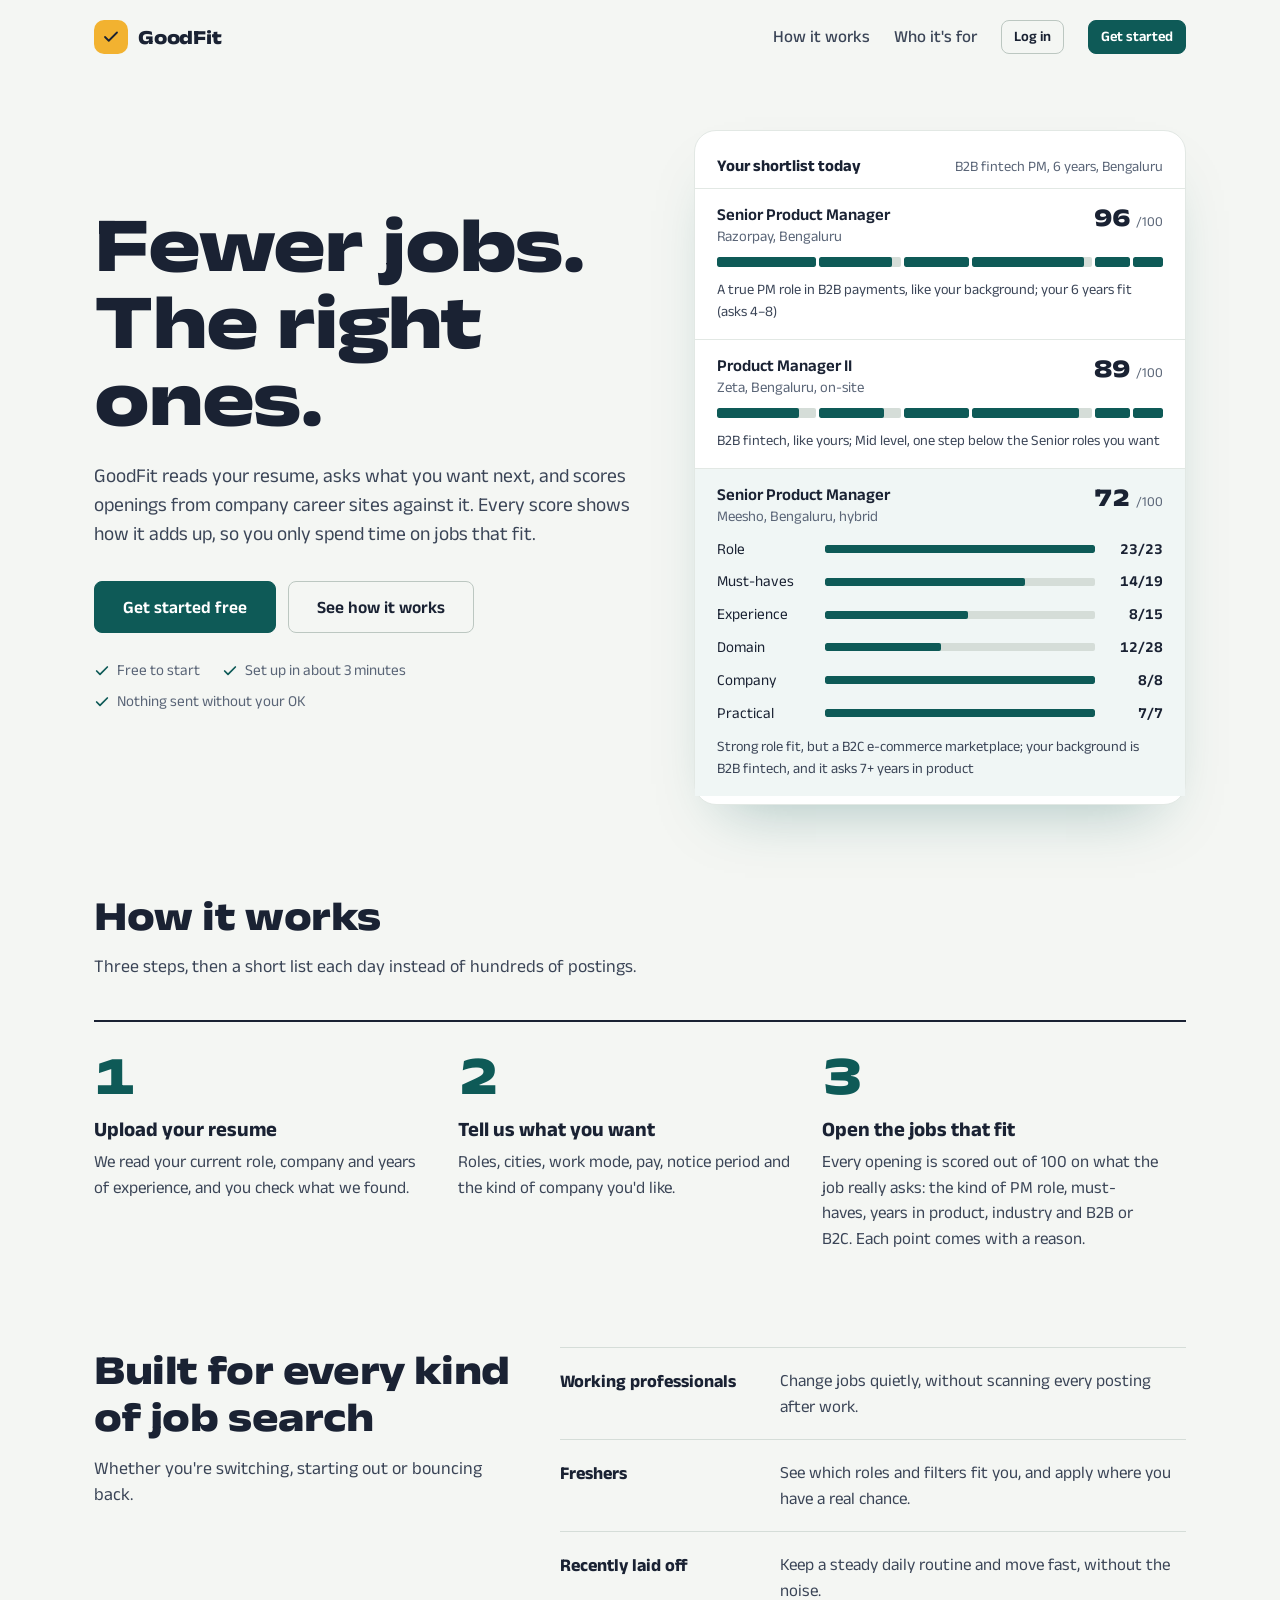
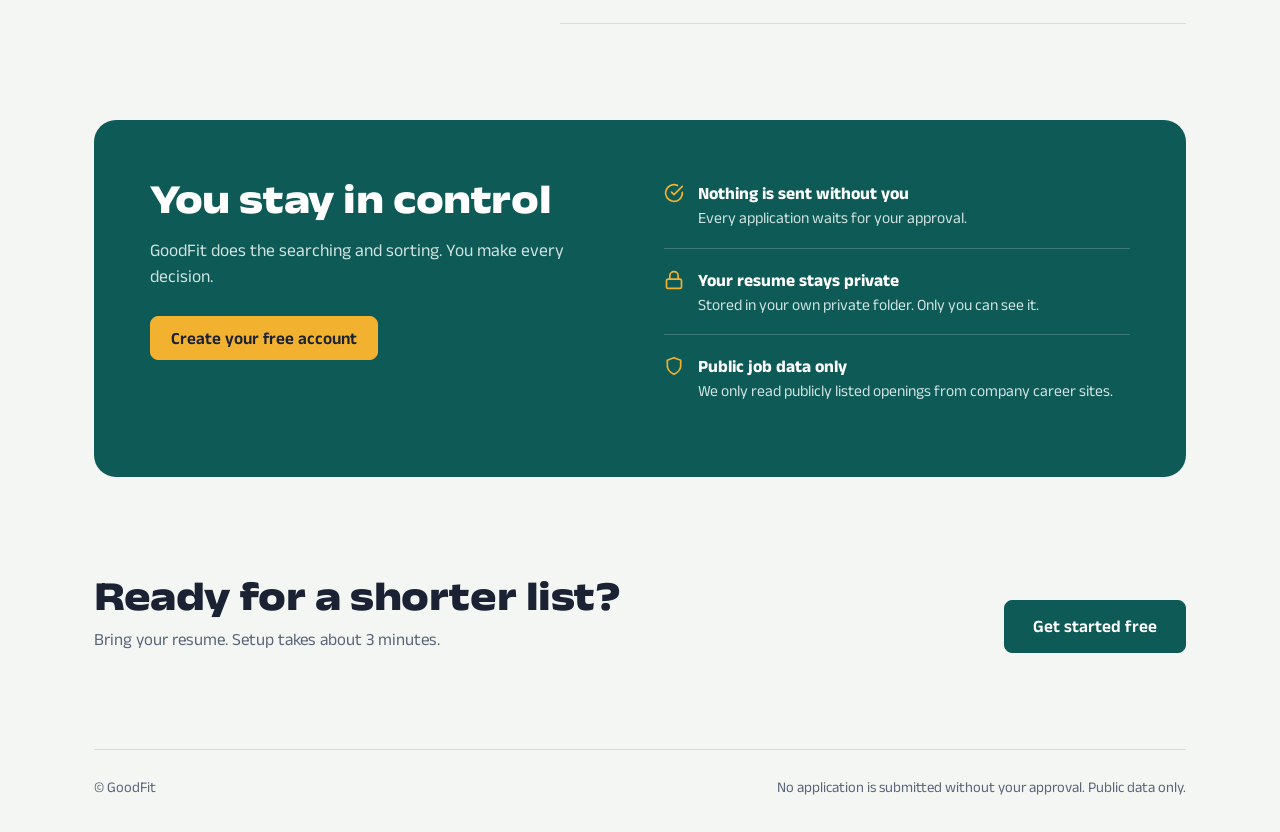
==== index.html @ d5cf276b "GoodFit: onboarding, live job feeds, match score V1 Co-Authored-By: Claude Opus 5.5 <noreply@anthrop" ====
<!doctype html>
<html lang="en">
<head>
<meta charset="utf-8">
<meta name="viewport" content="width=device-width,initial-scale=1">
<title>GoodFit – fewer jobs, the right ones</title>
<meta name="description" content="GoodFit reads your resume, learns what you want next and scores real openings against it, with the reasons. You approve everything.">
<link rel="preconnect" href="https://fonts.googleapis.com">
<link rel="preconnect" href="https://fonts.gstatic.com" crossorigin>
<link href="https://fonts.googleapis.com/css2?family=Anek+Latin:wdth,wght@75..125,300..800&display=swap" rel="stylesheet">
<link rel="stylesheet" href="style.css">
</head>
<body>
<div class="wrap">
  <nav class="top">
    <a class="logo" href="index.html"><span class="logo-mark"><svg class="i" viewBox="0 0 24 24" aria-hidden="true"><path d="M20 6 9 17l-5-5"/></svg></span>GoodFit</a>
    <div class="nav-links">
      <a class="link" href="#how">How it works</a>
      <a class="link" href="#who">Who it's for</a>
      <a class="btn ghost sm" href="auth.html">Log in</a>
      <a class="btn sm" href="auth.html?mode=signup">Get started</a>
    </div>
  </nav>

  <main>
    <section class="hero">
      <div>
        <h1><span>Fewer jobs.</span><span>The right ones.</span></h1>
        <p class="lead">GoodFit reads your resume, asks what you want next, and scores openings from company career sites against it. Every score shows how it adds up, so you only spend time on jobs that fit.</p>
        <div class="cta-row">
          <a class="btn lg" href="auth.html?mode=signup">Get started free</a>
          <a class="btn ghost lg" href="#how">See how it works</a>
        </div>
        <ul class="trust">
          <li><svg class="i" viewBox="0 0 24 24" aria-hidden="true"><path d="M20 6 9 17l-5-5"/></svg>Free to start</li>
          <li><svg class="i" viewBox="0 0 24 24" aria-hidden="true"><path d="M20 6 9 17l-5-5"/></svg>Set up in about 3 minutes</li>
          <li><svg class="i" viewBox="0 0 24 24" aria-hidden="true"><path d="M20 6 9 17l-5-5"/></svg>Nothing sent without your OK</li>
        </ul>
      </div>

      <figure class="shortlist" aria-label="Example shortlist for a B2B fintech product manager with 6 years in product, in Bengaluru" style="margin:0">
        <header><b>Your shortlist today</b><span class="small">B2B fintech PM, 6 years, Bengaluru</span></header>
        <div class="sl-row">
          <div class="t"><div><h3>Senior Product Manager</h3><div class="co-line">Razorpay, Bengaluru</div></div><div class="scoreline"><b>96</b><span>/100</span></div></div>
          <div class="fit " role="img" aria-label="Match 96 out of 100: role 23 of 23, must-haves 17 of 19, experience 15 of 15, domain 26 of 28, company 8 of 8, practical 7 of 7"><span class="seg" style="flex:23"><i style="width:100%"></i></span><span class="seg" style="flex:19"><i style="width:89%"></i></span><span class="seg" style="flex:15"><i style="width:100%"></i></span><span class="seg" style="flex:28"><i style="width:93%"></i></span><span class="seg" style="flex:8"><i style="width:100%"></i></span><span class="seg" style="flex:7"><i style="width:100%"></i></span></div>
          <p class="why">A true PM role in B2B payments, like your background; your 6 years fit (asks 4–8)</p>
        </div>
        <div class="sl-row">
          <div class="t"><div><h3>Product Manager II</h3><div class="co-line">Zeta, Bengaluru, on-site</div></div><div class="scoreline"><b>89</b><span>/100</span></div></div>
          <div class="fit " role="img" aria-label="Match 89 out of 100: role 19 of 23, must-haves 15 of 19, experience 15 of 15, domain 25 of 28, company 8 of 8, practical 7 of 7"><span class="seg" style="flex:23"><i style="width:83%"></i></span><span class="seg" style="flex:19"><i style="width:79%"></i></span><span class="seg" style="flex:15"><i style="width:100%"></i></span><span class="seg" style="flex:28"><i style="width:89%"></i></span><span class="seg" style="flex:8"><i style="width:100%"></i></span><span class="seg" style="flex:7"><i style="width:100%"></i></span></div>
          <p class="why">B2B fintech, like yours; Mid level, one step below the Senior roles you want</p>
        </div>
        <div class="sl-row open">
          <div class="t"><div><h3>Senior Product Manager</h3><div class="co-line">Meesho, Bengaluru, hybrid</div></div><div class="scoreline"><b>72</b><span>/100</span></div></div>
          <ul class="fit-list" aria-label="How the score adds up"><li><span>Role</span><div class="fit" aria-hidden="true"><span class="seg" style="flex:1"><i style="width:100%"></i></span></div><b class="">23/23</b></li><li><span>Must-haves</span><div class="fit" aria-hidden="true"><span class="seg" style="flex:1"><i style="width:74%"></i></span></div><b class="">14/19</b></li><li><span>Experience</span><div class="fit" aria-hidden="true"><span class="seg" style="flex:1"><i style="width:53%"></i></span></div><b class="">8/15</b></li><li><span>Domain</span><div class="fit" aria-hidden="true"><span class="seg" style="flex:1"><i style="width:43%"></i></span></div><b class="">12/28</b></li><li><span>Company</span><div class="fit" aria-hidden="true"><span class="seg" style="flex:1"><i style="width:100%"></i></span></div><b class="">8/8</b></li><li><span>Practical</span><div class="fit" aria-hidden="true"><span class="seg" style="flex:1"><i style="width:100%"></i></span></div><b class="">7/7</b></li></ul>
          <p class="why">Strong role fit, but a B2C e-commerce marketplace; your background is B2B fintech, and it asks 7+ years in product</p>
        </div>
      </figure>
    </section>

    <section class="how" id="how">
      <h2 class="sec-title">How it works</h2>
      <p class="sec-lead">Three steps, then a short list each day instead of hundreds of postings.</p>
      <ol class="steps">
        <li><h3>Upload your resume</h3><p>We read your current role, company and years of experience, and you check what we found.</p></li>
        <li><h3>Tell us what you want</h3><p>Roles, cities, work mode, pay, notice period and the kind of company you'd like.</p></li>
        <li><h3>Open the jobs that fit</h3><p>Every opening is scored out of 100 on what the job really asks: the kind of PM role, must-haves, years in product, industry and B2B or B2C. Each point comes with a reason.</p></li>
      </ol>
    </section>

    <section class="who" id="who">
      <div>
        <h2 class="sec-title">Built for every kind of job search</h2>
        <p class="sec-lead" style="margin:0">Whether you're switching, starting out or bouncing back.</p>
      </div>
      <dl>
        <div><dt>Working professionals</dt><dd>Change jobs quietly, without scanning every posting after work.</dd></div>
        <div><dt>Freshers</dt><dd>See which roles and filters fit you, and apply where you have a real chance.</dd></div>
        <div><dt>Recently laid off</dt><dd>Keep a steady daily routine and move fast, without the noise.</dd></div>
      </dl>
    </section>

    <section class="control">
      <div>
        <h2 class="sec-title">You stay in control</h2>
        <p>GoodFit does the searching and sorting. You make every decision.</p>
        <a class="btn" href="auth.html?mode=signup">Create your free account</a>
      </div>
      <ul>
        <li><svg class="i" viewBox="0 0 24 24" aria-hidden="true"><path d="M22 11.08V12a10 10 0 1 1-5.93-9.14"/><path d="M22 4 12 14.01l-3-3"/></svg><div><b>Nothing is sent without you</b><small>Every application waits for your approval.</small></div></li>
        <li><svg class="i" viewBox="0 0 24 24" aria-hidden="true"><rect x="3" y="11" width="18" height="11" rx="2"/><path d="M7 11V7a5 5 0 0 1 10 0v4"/></svg><div><b>Your resume stays private</b><small>Stored in your own private folder. Only you can see it.</small></div></li>
        <li><svg class="i" viewBox="0 0 24 24" aria-hidden="true"><path d="M12 22s8-4 8-10V5l-8-3-8 3v7c0 6 8 10 8 10z"/></svg><div><b>Public job data only</b><small>We only read publicly listed openings from company career sites.</small></div></li>
      </ul>
    </section>

    <section class="final-cta">
      <div>
        <h2 class="sec-title">Ready for a shorter list?</h2>
        <p class="muted">Bring your resume. Setup takes about 3 minutes.</p>
      </div>
      <a class="btn lg" href="auth.html?mode=signup">Get started free</a>
    </section>
  </main>

  <footer class="site">
    <span>© GoodFit</span>
    <span>No application is submitted without your approval. Public data only.</span>
  </footer>
</div>
</body>
</html>
---- style.css ----
/* GoodFit – peacock & marigold. One family: Anek Latin (variable width + weight). */
:root{
  --paper:#F4F6F3;--white:#FFFFFF;--ink:#1A2233;--ink-2:#3B4557;--muted:#5A6577;--faint:#6F7A86;
  --peacock:#0E5A57;--peacock-d:#0A4442;--peacock-soft:#E1EEEC;--peacock-tint:#F0F6F5;
  --marigold:#F2B230;--marigold-soft:#FCEFCF;
  --mist:#D5DDD8;--mist-2:#BCC7C1;--rule:#E2E8E4;
  --brick:#B3361F;--brick-soft:#F8E6E1;--ok:#0E5A57;--ok-soft:#E1EEEC;--warn:#7A5300;--warn-soft:#FCEFCF;
  --r-sm:8px;--r-md:14px;--r-lg:22px;
  --wide:118%;--display:"Anek Latin",system-ui,-apple-system,"Segoe UI",Roboto,sans-serif;
  --focus:0 0 0 2px var(--white),0 0 0 4px var(--ink),0 0 0 7px var(--marigold);
}
*{box-sizing:border-box}
html{scroll-behavior:smooth;-webkit-text-size-adjust:100%}
@media (prefers-reduced-motion:reduce){html{scroll-behavior:auto}*,*::before,*::after{animation-duration:.01ms!important;animation-iteration-count:1!important;transition-duration:.01ms!important}}
body{margin:0;font-family:var(--display);font-size:17px;background:var(--paper);color:var(--ink);line-height:1.5;-webkit-font-smoothing:antialiased;overflow-x:hidden}
a{color:var(--peacock);text-underline-offset:3px}
h1,h2,h3,h4{line-height:1.12;margin:0;font-weight:700}
h1,h2{font-stretch:var(--wide);letter-spacing:-.01em}
p{margin:0}
.wrap{max-width:1140px;margin:0 auto;padding:0 24px}
.hide{display:none!important}
.small{color:var(--muted);font-size:.9rem}
.muted{color:var(--muted)}
.sr-only{position:absolute;width:1px;height:1px;overflow:hidden;clip:rect(0 0 0 0);white-space:nowrap}
.num{font-variant-numeric:tabular-nums}
svg.i{width:20px;height:20px;flex:none;stroke:currentColor;fill:none;stroke-width:2;stroke-linecap:round;stroke-linejoin:round}
:focus-visible{outline:none;box-shadow:var(--focus);border-radius:var(--r-sm)}
::selection{background:var(--marigold-soft)}

/* ---------- Nav ---------- */
nav.top{display:flex;justify-content:space-between;align-items:center;padding:20px 0;gap:16px}
.logo{display:inline-flex;align-items:center;gap:10px;font-weight:800;font-size:1.25rem;font-stretch:var(--wide);text-decoration:none;color:var(--ink);letter-spacing:-.01em}
.logo-mark{width:34px;height:34px;border-radius:10px;background:var(--marigold);display:grid;place-items:center;color:var(--ink)}
.logo-mark svg{width:18px;height:18px;stroke-width:2.4}
.nav-links{display:flex;align-items:center;gap:24px}
.nav-links a.link{color:var(--ink-2);text-decoration:none;font-weight:500}
.nav-links a.link:hover{color:var(--peacock);text-decoration:underline}
.user-chip{display:flex;align-items:center;gap:10px;margin-left:auto;font-size:.92rem;color:var(--muted)}
.avatar{width:34px;height:34px;border-radius:50%;background:var(--peacock);color:var(--white);display:grid;place-items:center;font-weight:700}

/* ---------- Buttons ---------- */
.btn{display:inline-flex;align-items:center;justify-content:center;gap:8px;background:var(--peacock);color:var(--white);border:1.5px solid var(--peacock);border-radius:var(--r-sm);padding:11px 20px;font:inherit;font-weight:600;line-height:1.2;cursor:pointer;text-decoration:none;transition:background .15s,border-color .15s,color .15s}
.btn:hover{background:var(--peacock-d);border-color:var(--peacock-d)}
.btn:active{transform:translateY(1px)}
.btn.ghost{background:transparent;color:var(--ink);border-color:var(--mist-2)}
.btn.ghost:hover{border-color:var(--ink);background:var(--white)}
.btn.text{background:none;border-color:transparent;color:var(--peacock);padding:8px 10px}
.btn.text:hover{background:var(--peacock-tint);text-decoration:underline}
.btn.lg{padding:15px 28px;font-size:1.08rem}
.btn.sm{padding:7px 12px;font-size:.9rem}
.btn:disabled{opacity:.55;cursor:not-allowed}
.btn.block{width:100%}
.btn.marigold{background:var(--marigold);border-color:var(--marigold);color:var(--ink)}
.btn.marigold:hover{background:#E5A31C;border-color:#E5A31C}

/* ---------- Surfaces & forms ---------- */
.card{background:var(--white);border:1px solid var(--rule);border-radius:var(--r-md);padding:24px}
.card h3{margin:0 0 6px}
.card p{color:var(--muted)}
label,.label{display:block;font-weight:600;margin:0 0 7px;font-size:.98rem}
.hint{font-weight:400;color:var(--faint);font-size:.88rem}
input[type=email],input[type=password],input[type=text],input[type=number],select,textarea{width:100%;padding:11px 13px;border:1.5px solid var(--mist);border-radius:var(--r-sm);font:inherit;font-size:1rem;background:var(--white);color:var(--ink);transition:border-color .15s,box-shadow .15s}
input::placeholder,textarea::placeholder{color:#8A949E}
input:hover,select:hover,textarea:hover{border-color:var(--mist-2)}
input:focus,select:focus,textarea:focus{outline:none;border-color:var(--ink);box-shadow:0 0 0 3px var(--marigold)}
select{appearance:none;background-image:url("data:image/svg+xml,%3Csvg xmlns='http://www.w3.org/2000/svg' width='12' height='8' viewBox='0 0 12 8'%3E%3Cpath d='M1 1l5 5 5-5' fill='none' stroke='%231A2233' stroke-width='2'/%3E%3C/svg%3E");background-repeat:no-repeat;background-position:right 13px center;padding-right:36px}
.field{margin-bottom:20px}
.field.invalid input,.field.invalid .chips-input,.field.invalid .opts{border-color:var(--brick)}
.field.invalid .opts{outline:1.5px solid var(--brick);outline-offset:6px;border-radius:var(--r-sm)}
.field .err-text{display:none;color:var(--brick);font-size:.9rem;margin-top:6px;font-weight:500}
.field.invalid .err-text{display:block}
.grid2{display:grid;grid-template-columns:1fr 1fr;gap:0 20px}
.input-affix{display:flex;align-items:stretch}
.input-affix select{width:auto;border-radius:var(--r-sm) 0 0 var(--r-sm);border-right:0;background-color:var(--paper)}
.input-affix input{border-radius:0;flex:1;min-width:0}
.input-affix .suffix{display:flex;align-items:center;padding:0 12px;border:1.5px solid var(--mist);border-left:0;border-radius:0 var(--r-sm) var(--r-sm) 0;background:var(--paper);color:var(--muted);font-size:.92rem;white-space:nowrap}
.pw{position:relative}
.pw input{padding-right:70px}
.pw button{position:absolute;right:6px;top:50%;transform:translateY(-50%);background:none;border:0;color:var(--peacock);font:inherit;font-weight:600;font-size:.9rem;cursor:pointer;padding:6px 9px;border-radius:6px}

.msg{margin-top:16px;padding:12px 14px;border-radius:var(--r-sm);display:none;font-size:.96rem;border-left:4px solid}
.msg.ok{display:block;background:var(--ok-soft);color:var(--peacock-d);border-color:var(--peacock)}
.msg.err{display:block;background:var(--brick-soft);color:var(--brick);border-color:var(--brick)}
.msg.info{display:block;background:var(--marigold-soft);color:var(--ink);border-color:var(--marigold)}

.badge{display:inline-flex;align-items:center;gap:4px;font-size:.78rem;font-weight:600;padding:2px 8px;border-radius:999px;vertical-align:1px;margin-left:8px}
.badge.found{background:var(--peacock-soft);color:var(--peacock-d)}
.badge.missing{background:var(--marigold-soft);color:var(--warn)}
.badge svg{width:12px;height:12px;stroke-width:3}

/* ---------- Chips ---------- */
.chips-input{display:flex;flex-wrap:wrap;gap:6px;align-items:center;padding:6px 8px;border:1.5px solid var(--mist);border-radius:var(--r-sm);background:var(--white);cursor:text;min-height:48px}
.chips-input:hover{border-color:var(--mist-2)}
.chips-input:focus-within{border-color:var(--ink);box-shadow:0 0 0 3px var(--marigold)}
.chips-input input{border:0!important;box-shadow:none!important;padding:6px 4px!important;flex:1;min-width:140px;width:auto}
.chip{display:inline-flex;align-items:center;gap:2px;background:var(--peacock);color:var(--white);border-radius:999px;padding:4px 4px 4px 12px;font-size:.92rem;font-weight:500;max-width:100%;overflow-wrap:anywhere}
.chip button{border:0;background:none;color:inherit;cursor:pointer;width:24px;height:24px;border-radius:50%;display:grid;place-items:center;font-size:1.05rem;line-height:1;padding:0;flex:none}
.chip button:hover{background:rgba(255,255,255,.2)}
.chip button:focus-visible{box-shadow:0 0 0 2px var(--marigold);border-radius:50%}
.suggest{display:flex;flex-wrap:wrap;gap:6px;margin-top:9px;align-items:center}
.suggest:empty{display:none}
.suggest .small{margin-right:2px}
.chip-btn{border:1.5px dashed var(--mist-2);background:transparent;color:var(--ink-2);border-radius:999px;padding:3px 11px;font:inherit;font-size:.88rem;cursor:pointer}
.chip-btn:hover{border-color:var(--peacock);border-style:solid;color:var(--peacock);background:var(--white)}
.chip-btn:focus-visible{border-radius:999px}

/* Option pills (checkbox / radio groups) */
.opts{display:flex;flex-wrap:wrap;gap:8px}
.opt{position:relative;margin:0;font-weight:inherit}
.opt input{position:absolute;opacity:0;pointer-events:none}
.opt span{display:inline-flex;align-items:center;gap:7px;padding:8px 15px;border:1.5px solid var(--mist);border-radius:999px;background:var(--white);cursor:pointer;font-weight:500;font-size:.95rem;transition:background .12s,border-color .12s;user-select:none}
.opt span:hover{border-color:var(--ink)}
.opt input:checked+span{background:var(--ink);border-color:var(--ink);color:var(--white)}
.opt input:checked+span::before{content:"";width:8px;height:8px;border-radius:50%;background:var(--marigold)}
.opt input:focus-visible+span{box-shadow:var(--focus)}

.switch{display:flex;align-items:center;gap:12px;cursor:pointer;font-weight:500}
.switch input{appearance:none;width:44px;height:26px;border-radius:999px;background:var(--mist-2);position:relative;cursor:pointer;transition:background .15s;flex:none;margin:0}
.switch input::after{content:"";position:absolute;top:3px;left:3px;width:20px;height:20px;border-radius:50%;background:var(--white);transition:left .15s}
.switch input:checked{background:var(--peacock)}
.switch input:checked::after{left:21px}
.switch input:focus-visible{box-shadow:var(--focus)}

/* ---------- Fit bar (the signature element) ---------- */
.fit{display:flex;gap:3px;width:100%;height:10px}
.fit .seg{position:relative;height:100%;background:var(--mist);border-radius:2px;overflow:hidden}
.fit .seg i{position:absolute;inset:0 auto 0 0;background:var(--peacock);border-radius:2px;transition:width .5s cubic-bezier(.2,.7,.2,1)}
.fit.top .seg i{background:var(--ink)}
.fit.lg{height:16px;gap:4px}
.fit.lg .seg{border-radius:3px}
.fit-legend{display:flex;gap:4px;margin-top:8px;font-size:.84rem;color:var(--muted)}
.fit-legend span{min-width:0;overflow:hidden;text-overflow:ellipsis;white-space:nowrap}
.fit-legend b{display:block;color:var(--ink);font-weight:600}
.fit-list{list-style:none;margin:0;padding:0;display:grid;gap:10px}
.fit-list li{display:grid;grid-template-columns:96px minmax(0,1fr) 56px;gap:12px;align-items:center;font-size:.95rem}
.fit-list .fit{height:8px}
.fit-list b{text-align:right;font-variant-numeric:tabular-nums;font-weight:600}
.fit-list .zero{color:var(--faint)}
.scoreline{display:flex;align-items:baseline;gap:6px}
.scoreline b{font-size:1.6rem;font-stretch:var(--wide);font-weight:800;font-variant-numeric:tabular-nums;line-height:1}
.scoreline span{color:var(--muted);font-size:.85rem}
.top-mark{display:inline-block;background:var(--marigold);color:var(--ink);font-size:.78rem;font-weight:700;padding:1px 8px;border-radius:999px}

/* ---------- Landing ---------- */
.hero{display:grid;grid-template-columns:minmax(0,1.05fr) minmax(0,.95fr);gap:56px;align-items:center;padding:56px 0 88px}
.hero h1{font-size:clamp(2.6rem,6.2vw,4.9rem);font-weight:800;line-height:.98;margin:0 0 24px;font-stretch:125%;letter-spacing:-.025em}
.hero h1 span{display:block}
.hero p.lead{color:var(--ink-2);font-size:1.22rem;max-width:30em;margin:0 0 32px}
.cta-row{display:flex;gap:12px;flex-wrap:wrap;align-items:center}
.trust{display:flex;gap:8px 22px;flex-wrap:wrap;margin-top:26px;color:var(--muted);font-size:.95rem;list-style:none;padding:0}
.trust li{display:inline-flex;align-items:center;gap:7px}
.trust svg{width:16px;height:16px;color:var(--peacock);stroke-width:2.6}

.shortlist{background:var(--white);border:1px solid var(--rule);border-radius:var(--r-lg);padding:8px 0;box-shadow:0 30px 60px -30px rgba(14,90,87,.35)}
.shortlist header{display:flex;flex-wrap:wrap;justify-content:space-between;align-items:baseline;padding:14px 22px 10px;gap:12px}
.shortlist header b{font-size:1.02rem}
.sl-row{padding:16px 22px;border-top:1px solid var(--rule)}
.sl-row .t{display:flex;justify-content:space-between;gap:14px;align-items:flex-start;margin-bottom:10px}
.sl-row h3{font-size:1.04rem;font-weight:600;margin:0 0 2px}
.sl-row .co-line{color:var(--muted);font-size:.92rem}
.sl-row.open{background:var(--peacock-tint)}
.sl-row .why{margin-top:12px;font-size:.9rem;color:var(--ink-2)}

.how{padding:0 0 96px}
.sec-title{font-size:clamp(1.8rem,3.6vw,2.6rem);font-weight:800;margin:0 0 14px;max-width:18em}
.sec-lead{color:var(--ink-2);font-size:1.12rem;max-width:34em;margin:0 0 40px}
.steps{list-style:none;margin:0;padding:0;display:grid;grid-template-columns:repeat(3,1fr);gap:0;counter-reset:step;border-top:2px solid var(--ink)}
.steps li{counter-increment:step;padding:26px 28px 0 0}
.steps li::before{content:counter(step);display:block;font-size:3.4rem;font-weight:800;font-stretch:125%;line-height:1;color:var(--peacock);margin-bottom:16px;font-variant-numeric:tabular-nums}
.steps h3{font-size:1.28rem;margin:0 0 8px}
.steps p{color:var(--ink-2);max-width:24em}

.who{display:grid;grid-template-columns:minmax(0,.8fr) minmax(0,1.2fr);gap:48px;padding:0 0 96px;align-items:start}
.who dl{margin:0;display:grid;gap:0}
.who dl div{display:grid;grid-template-columns:200px minmax(0,1fr);gap:20px;padding:20px 0;border-top:1px solid var(--mist)}
.who dl div:last-child{border-bottom:1px solid var(--mist)}
.who dt{font-weight:700;font-size:1.12rem}
.who dd{margin:0;color:var(--ink-2)}

.control{background:var(--peacock);color:var(--white);border-radius:var(--r-lg);padding:56px;display:grid;grid-template-columns:minmax(0,1fr) minmax(0,1fr);gap:48px;align-items:start;margin-bottom:96px}
.control .sec-title{color:var(--white)}
.control p{color:#CFE3E0;font-size:1.1rem;margin:0 0 26px}
.control ul{list-style:none;margin:0;padding:0}
.control li{display:flex;gap:14px;align-items:flex-start;padding:18px 0;border-top:1px solid rgba(255,255,255,.2)}
.control li:first-child{border-top:0;padding-top:4px}
.control li svg{color:var(--marigold);margin-top:3px}
.control li b{display:block;font-size:1.08rem}
.control li small{display:block;color:#CFE3E0;font-size:.98rem}
.control .btn{background:var(--marigold);border-color:var(--marigold);color:var(--ink)}
.control .btn:hover{background:#E5A31C;border-color:#E5A31C}
.control :focus-visible{box-shadow:0 0 0 2px var(--peacock),0 0 0 5px var(--marigold)}
.final-cta{padding:0 0 96px;display:flex;justify-content:space-between;align-items:flex-end;gap:24px;flex-wrap:wrap}
.final-cta .sec-title{margin:0 0 8px}
footer.site{border-top:1px solid var(--mist);padding:26px 0 34px;color:var(--muted);font-size:.92rem;display:flex;justify-content:space-between;gap:12px;flex-wrap:wrap}

/* ---------- Auth ---------- */
.auth{display:grid;grid-template-columns:minmax(320px,420px) minmax(0,1fr);min-height:100vh}
.auth-side{background:var(--peacock);color:var(--white);padding:36px 40px;display:flex;flex-direction:column}
.auth-side .logo{color:var(--white)}
.auth-side .pitch{margin:auto 0}
.auth-side h2{font-size:2rem;font-weight:800;margin:0 0 28px;line-height:1.05}
.auth-side ol{list-style:none;padding:0;margin:0;counter-reset:a}
.auth-side li{counter-increment:a;display:grid;grid-template-columns:36px minmax(0,1fr);gap:12px;padding:16px 0;border-top:1px solid rgba(255,255,255,.2)}
.auth-side li::before{content:counter(a);width:30px;height:30px;border-radius:50%;background:var(--marigold);color:var(--ink);display:grid;place-items:center;font-weight:700;font-size:.95rem}
.auth-side li b{display:block}
.auth-side li span{color:#CFE3E0;font-size:.95rem}
.auth-side .quote{font-size:.92rem;color:#CFE3E0;margin-top:28px}
.auth-main{display:flex;flex-direction:column;justify-content:center;padding:40px 24px}
.auth-box{width:100%;max-width:420px;margin:0 auto}
.auth-box h1{font-size:2.3rem;font-weight:800;margin:0 0 8px}
.auth-box .sub{color:var(--ink-2);margin:0 0 28px;font-size:1.05rem}
.tabs{display:grid;grid-template-columns:1fr 1fr;margin-bottom:26px;border:1.5px solid var(--ink);border-radius:var(--r-sm);padding:3px;gap:3px}
.tab{text-align:center;padding:9px;border-radius:5px;cursor:pointer;color:var(--ink);border:0;background:none;font:inherit;font-weight:600}
.tab:hover{background:var(--peacock-tint)}
.tab.on{background:var(--ink);color:var(--white)}
.auth-mobile-logo{display:none;margin-bottom:32px}
.auth-fine{text-align:left;margin-top:22px}

/* ---------- Onboarding ---------- */
.welcome{margin:12px 0 26px}
.welcome h1{font-size:clamp(1.8rem,3.6vw,2.6rem);font-weight:800;margin:0 0 10px}
.welcome p{color:var(--ink-2);margin:0;max-width:40em;font-size:1.06rem}
.welcome .facts{display:flex;flex-wrap:wrap;gap:6px 20px;margin-top:14px;font-size:.92rem;color:var(--muted)}
.welcome .facts span{display:inline-flex;align-items:center;gap:6px}
.welcome .facts svg{width:16px;height:16px;color:var(--peacock)}

/* Route line: four stops */
.stepper{display:grid;grid-template-columns:repeat(4,1fr);margin:0 0 30px;padding:0;list-style:none}
.stepper li{position:relative}
.stepper li::before{content:"";position:absolute;top:15px;left:0;right:0;height:3px;background:var(--mist)}
.stepper li:first-child::before{left:15px}
.stepper li:last-child::before{right:auto;width:15px}
.stepper li.done::before,.stepper li.on::before{background:var(--peacock)}
.stepper li.on::before{background:linear-gradient(90deg,var(--peacock) 0 15px,var(--mist) 15px)}
.stepper li:first-child.on::before{background:var(--mist)}
.stepper button{position:relative;display:flex;flex-direction:column;align-items:flex-start;gap:8px;background:none;border:0;padding:0 12px 0 0;font:inherit;color:var(--muted);cursor:default;text-align:left;width:100%}
.stepper .n{width:33px;height:33px;border-radius:50%;display:grid;place-items:center;background:var(--paper);border:3px solid var(--mist);font-weight:700;font-size:.9rem;flex:none;color:var(--muted);font-variant-numeric:tabular-nums}
.stepper .t{font-weight:600;font-size:.98rem;line-height:1.2;color:var(--ink-2)}
.stepper .t small{display:block;font-weight:400;color:var(--faint);font-size:.86rem;margin-top:2px}
.stepper button:disabled{opacity:1}
.stepper li.done button{cursor:pointer}
.stepper li.done button:hover .t{color:var(--peacock);text-decoration:underline}
.stepper li.done .n{background:var(--peacock);border-color:var(--peacock);color:var(--white)}
.stepper li.on .n{background:var(--marigold);border-color:var(--ink);color:var(--ink)}
.stepper li.on .t{color:var(--ink)}

.layout{display:grid;grid-template-columns:minmax(0,1fr) 300px;gap:28px;align-items:start;margin-bottom:72px}
.layout.single{grid-template-columns:minmax(0,1fr)}
.layout.single #panel{max-width:880px}
.panel{padding:32px}
.panel>header{margin-bottom:26px}
.panel>header h2{margin:0 0 8px;font-size:clamp(1.4rem,3.5vw,1.7rem);font-weight:800}
.panel>header p{color:var(--ink-2)}
.group{border-top:1px solid var(--rule);padding-top:26px;margin-top:8px}
.group:first-of-type{border-top:0;padding-top:0;margin-top:0}
.group h3{display:flex;align-items:center;gap:10px;font-size:1.15rem;margin:0 0 18px}
.group h3 .icon-tile{width:30px;height:30px;border-radius:50%;margin:0;background:var(--peacock-soft);color:var(--peacock)}
.group h3 .icon-tile svg{width:16px;height:16px}
.actions{display:flex;justify-content:space-between;align-items:center;gap:12px;margin-top:28px;padding-top:22px;border-top:1px solid var(--rule)}
.actions .right{display:flex;gap:10px;margin-left:auto;flex-wrap:wrap}
.icon-tile{width:46px;height:46px;border-radius:12px;background:var(--peacock-soft);color:var(--peacock);display:grid;place-items:center}

.dropzone{display:block;border:2px dashed var(--mist-2);border-radius:var(--r-md);padding:44px 24px;text-align:center;background:var(--paper);cursor:pointer;transition:border-color .15s,background .15s;font-weight:400}
.dropzone:hover,.dropzone.over{border-color:var(--peacock);background:var(--peacock-tint)}
.dropzone .icon-tile{margin:0 auto 16px;width:56px;height:56px;border-radius:50%;background:var(--marigold);color:var(--ink)}
.dropzone b{display:block;font-size:1.2rem;font-weight:700;margin-bottom:6px}
.dropzone .link{color:var(--peacock);font-weight:600;text-decoration:underline}
#file:focus-visible+.dropzone,.dropzone:focus-within{box-shadow:var(--focus)}
.file-card{display:flex;align-items:center;gap:14px;padding:14px 16px;border:1px solid var(--rule);border-radius:var(--r-md);background:var(--white);margin-bottom:16px}
.file-card .ficon{width:44px;height:50px;border-radius:6px;background:var(--brick-soft);color:var(--brick);display:grid;place-items:center;font-weight:800;font-size:.72rem;flex:none}
.file-card .ficon.docx{background:var(--peacock-soft);color:var(--peacock)}
.file-card .meta{flex:1;min-width:0}
.file-card .meta b{display:block;overflow:hidden;text-overflow:ellipsis;white-space:nowrap}
.status{display:flex;align-items:center;gap:12px;padding:14px 16px;border-radius:var(--r-sm);background:var(--marigold-soft);color:var(--ink);font-weight:500;margin-top:16px}
.spinner{width:20px;height:20px;border:3px solid rgba(14,90,87,.2);border-top-color:var(--peacock);border-radius:50%;animation:spin .8s linear infinite;flex:none}
@keyframes spin{to{transform:rotate(360deg)}}
.privacy{display:flex;gap:10px;align-items:flex-start;color:var(--muted);font-size:.92rem;margin-top:18px}
.privacy svg{width:17px;height:17px;color:var(--peacock);margin-top:2px}

.found-note{display:flex;gap:12px;align-items:flex-start;padding:14px 16px;border-radius:var(--r-sm);background:var(--peacock-soft);color:var(--peacock-d);margin-bottom:26px;font-size:.98rem;border-left:4px solid var(--peacock)}
.found-note.partial{background:var(--marigold-soft);color:var(--ink);border-color:var(--marigold)}
.found-note svg{margin-top:1px}

aside.side{position:sticky;top:20px;display:grid;gap:14px}
.side .card{padding:20px}
.side h4{margin:0 0 12px;font-size:1rem;font-weight:700}
.kv{display:grid;gap:9px}
.kv div{display:flex;justify-content:space-between;gap:14px;font-size:.95rem;padding-bottom:9px;border-bottom:1px dotted var(--mist)}
.kv div:last-child{border-bottom:0;padding-bottom:0}
.kv span{color:var(--muted);flex:none}
.kv b{text-align:right;font-weight:600;overflow-wrap:anywhere;min-width:0}
.tip{display:flex;gap:10px;font-size:.93rem;color:var(--ink-2)}
.tip svg{color:var(--peacock);width:18px;height:18px;margin-top:2px}

.summary-grid{display:grid;grid-template-columns:1fr 1fr;gap:0;border-top:2px solid var(--ink)}
.summary-grid>.card{border:0;border-radius:0;padding:22px 0 0;background:none}
.summary-grid>.card:first-child{padding-right:28px;border-right:1px solid var(--rule)}
.summary-grid>.card:last-child{padding-left:28px}
.summary-grid h3{display:flex;justify-content:space-between;align-items:center;font-size:1.2rem;margin:0 0 16px}
.summary-grid .lbl{display:block;color:var(--muted);font-size:.9rem;margin-bottom:6px}
.tags{display:flex;flex-wrap:wrap;gap:6px}
.tag{background:var(--peacock-soft);color:var(--peacock-d);border-radius:999px;padding:3px 11px;font-size:.9rem;font-weight:500}
.done-hero{padding:0 0 28px}
.done-hero .big{width:52px;height:52px;border-radius:50%;background:var(--marigold);color:var(--ink);display:grid;place-items:center;margin:0 0 16px}
.done-hero .big svg{width:26px;height:26px;stroke-width:2.4}
.done-hero h2{margin:0 0 8px;font-size:clamp(1.45rem,4vw,2rem);font-weight:800}
.next{display:flex;gap:14px;align-items:flex-start;background:var(--peacock-tint);border-radius:var(--r-md);padding:18px 20px;margin-top:28px}
.next svg{color:var(--peacock);margin-top:2px}

.toast{position:fixed;left:50%;bottom:24px;transform:translate(-50%,20px);background:var(--ink);color:var(--white);padding:12px 18px;border-radius:var(--r-sm);font-size:.96rem;opacity:0;pointer-events:none;transition:opacity .25s,transform .25s;z-index:50;display:flex;gap:10px;align-items:center;max-width:calc(100vw - 32px)}
.toast svg{color:var(--marigold)}
.toast.show{opacity:1;transform:translate(-50%,0)}
.toast .btn.text{color:var(--marigold);padding:2px 8px}
.toast .btn.text:hover{background:rgba(255,255,255,.1)}
.loading-page{display:grid;place-items:center;min-height:50vh;color:var(--muted);gap:12px}

.demo-bar{background:var(--marigold-soft);color:var(--ink);border-bottom:1px solid #EBD49A;padding:9px 20px;text-align:center;font-size:.9rem}

/* ---------- Jobs page ---------- */
.nav-tabs{display:flex;gap:2px}
.nav-tabs a{padding:8px 14px;text-decoration:none;color:var(--ink-2);font-weight:600;font-size:.98rem;border-bottom:3px solid transparent;border-radius:0}
.nav-tabs a:hover{color:var(--peacock)}
.nav-tabs a.on{color:var(--ink);border-bottom-color:var(--marigold)}
.nav-tabs a:focus-visible{border-radius:var(--r-sm)}

.finder{position:fixed;inset:0;z-index:40;background:var(--paper);display:grid;place-items:center;padding:24px;transition:opacity .4s;overflow:auto}
.finder.out{opacity:0;pointer-events:none}
.finder-box{max-width:480px;width:100%}
.finder h1{font-size:clamp(1.8rem,5vw,2.4rem);font-weight:800;margin:0 0 8px}
.finder p{color:var(--ink-2);margin:0 0 28px}
.finder .fit{margin:0 0 30px}
.finder ul{list-style:none;padding:0;margin:0;display:grid;gap:0}
.finder li{position:relative;display:flex;gap:14px;align-items:flex-start;color:var(--faint);transition:color .3s;padding:0 0 18px}
.finder li:not(:last-child)::after{content:"";position:absolute;left:12px;top:28px;bottom:2px;width:2px;background:var(--mist)}
.finder li.done:not(:last-child)::after{background:var(--peacock)}
.finder li .dot{width:26px;height:26px;border-radius:50%;border:2.5px solid var(--mist);display:grid;place-items:center;flex:none;transition:background .3s,border-color .3s;background:var(--paper)}
.finder li>span:last-child{padding-top:1px}
.finder li.active{color:var(--ink)}
.finder li.active .dot{border-color:var(--peacock);border-top-color:transparent;animation:spin .8s linear infinite}
.finder li.done{color:var(--ink)}
.finder li.done .dot{background:var(--peacock);border-color:var(--peacock);color:var(--white)}
.finder li .dot svg{width:13px;height:13px;stroke-width:3}

.jobs-head{display:flex;justify-content:space-between;align-items:flex-end;gap:16px;flex-wrap:wrap;margin:16px 0 24px;padding-bottom:20px;border-bottom:2px solid var(--ink)}
.jobs-head h1{font-size:clamp(1.8rem,4vw,2.6rem);font-weight:800;margin:0 0 6px}
.jobs-head p{color:var(--muted);font-size:.95rem}
.jobs-head .right{display:flex;gap:10px;align-items:center}
.jobs-head select{width:auto;padding:9px 36px 9px 12px}
.jobs-layout{display:grid;grid-template-columns:280px minmax(0,1fr);gap:36px;align-items:start;margin-bottom:72px}
.filters{position:sticky;top:16px;max-height:calc(100vh - 32px);overflow:auto;padding:4px 6px 4px 4px;background:none;border:0;border-radius:0}
.filters h2{font-size:1.2rem;margin:0;display:flex;align-items:center;gap:8px;font-stretch:100%}
.filters .fhead{display:flex;justify-content:space-between;align-items:center;margin-bottom:18px;gap:8px}
.filters .field{margin-bottom:18px;padding-bottom:18px;border-bottom:1px solid var(--rule)}
.filters .opt span{padding:5px 11px;font-size:.88rem}
.filters .opts{gap:6px}
.filters .chips-input input{min-width:90px}
.filters .switch{font-size:.94rem}
.filters .actions{flex-direction:column;align-items:stretch;gap:8px;margin-top:0;padding-top:4px;border-top:0}
.filters-close{display:none}
.filters-toggle{display:none}
.search-box{position:relative}
.search-box svg{position:absolute;left:12px;top:50%;transform:translateY(-50%);color:var(--faint);width:18px;height:18px}
.search-box input{padding-left:40px}

.job-list{display:grid;gap:0;border-top:1px solid var(--rule)}
.job-card{display:grid;grid-template-columns:44px minmax(0,1fr) 170px;gap:18px;align-items:start;padding:20px 14px;background:none;border:0;border-bottom:1px solid var(--rule);cursor:pointer;text-align:left;font:inherit;color:inherit;width:100%;border-radius:0;transition:background .12s}
.job-card:hover{background:var(--white)}
.job-card.active{background:var(--white);box-shadow:inset 4px 0 0 var(--marigold)}
.job-card:focus-visible{border-radius:var(--r-sm)}
.co{width:44px;height:44px;border-radius:10px;display:grid;place-items:center;font-weight:800;color:var(--white);flex:none;font-size:1.1rem;font-stretch:var(--wide)}
.job-card .body{min-width:0}
.job-card h3{margin:0 0 3px;font-size:1.1rem;font-weight:600;line-height:1.3}
.job-card:hover h3{color:var(--peacock);text-decoration:underline;text-underline-offset:3px}
.job-card .meta{color:var(--muted);font-size:.94rem}
.job-card .why{color:var(--ink-2);font-size:.92rem;margin-top:8px;display:flex;gap:6px;align-items:flex-start}
.job-card .why svg{width:15px;height:15px;margin-top:3px;color:var(--peacock)}
.pills{display:flex;flex-wrap:wrap;gap:6px;margin-top:9px}
.pill{background:var(--white);border:1px solid var(--rule);color:var(--ink-2);border-radius:999px;padding:1px 9px;font-size:.82rem;font-weight:500}
.pill.saved{background:var(--marigold);border-color:var(--marigold);color:var(--ink)}
.job-card .side{display:grid;gap:8px;padding-top:2px}
.empty{padding:48px 24px;border-top:0}
.empty .icon-tile{margin:0 0 16px;border-radius:50%}
.empty h3{margin:0 0 6px;font-size:1.3rem}
.lowfit{display:flex;justify-content:flex-start;margin-top:20px}

.drawer-bg{position:fixed;inset:0;background:rgba(26,34,51,.45);z-index:30;opacity:0;pointer-events:none;transition:opacity .2s}
.drawer-bg.open{opacity:1;pointer-events:auto}
.drawer{position:fixed;top:0;right:0;bottom:0;width:min(700px,100%);background:var(--white);z-index:31;transform:translateX(100%);transition:transform .28s cubic-bezier(.2,.7,.2,1),visibility 0s .28s;display:flex;flex-direction:column;visibility:hidden}
.drawer.open{transform:none;visibility:visible;transition:transform .28s cubic-bezier(.2,.7,.2,1),visibility 0s}
.drawer header{padding:24px 28px 20px;border-bottom:1px solid var(--rule)}
.drawer .top-row{display:flex;gap:16px;align-items:flex-start}
.drawer h2{margin:0 0 4px;font-size:1.5rem;font-weight:800;line-height:1.15}
.drawer .close{margin-left:auto;background:none;border:0;cursor:pointer;color:var(--ink);padding:8px;border-radius:var(--r-sm);flex:none}
.drawer .close:hover{background:var(--paper)}
.drawer .btns{display:flex;gap:8px;flex-wrap:wrap;margin-top:18px}
.drawer .btns .btn.on{background:var(--marigold);border-color:var(--marigold);color:var(--ink)}
.drawer .scroll{overflow:auto;padding:24px 28px 48px;flex:1}
.match-box{background:var(--paper);border-radius:var(--r-md);padding:20px;margin-bottom:26px}
.match-box .mb-head{display:flex;justify-content:space-between;align-items:baseline;gap:12px;margin-bottom:12px}
.match-box>.fit{margin-bottom:18px}
.match-box .caps{margin:18px 0 0;display:grid;gap:6px}
.match-box .caps p,.match-box .conf{display:flex;gap:9px;align-items:flex-start;font-size:.96rem;margin:0}
.match-box .caps p{color:var(--brick)}
.match-box .caps svg,.match-box .conf svg{width:16px;height:16px;margin-top:4px;flex:none}
.match-box .conf{margin-top:12px;color:var(--ink-2)}
.job-card .why.bad{color:var(--brick)}
.job-card .why.bad svg{color:var(--brick)}
.match-box ul.reasons{list-style:none;margin:18px 0 0;padding:16px 0 0;display:grid;gap:7px;font-size:.96rem;border-top:1px solid var(--mist)}
.match-box .reasons li{display:flex;gap:9px;align-items:flex-start}
.match-box .reasons li svg{width:16px;height:16px;margin-top:4px;flex:none}
.match-box .reasons li.good svg{color:var(--peacock)}
.match-box .reasons li.bad svg{color:var(--brick)}
.facts-grid{display:grid;grid-template-columns:repeat(auto-fit,minmax(150px,1fr));gap:0;margin-bottom:26px;border-top:1px solid var(--rule)}
.facts-grid div{padding:12px 12px 12px 0;border-bottom:1px solid var(--rule)}
.facts-grid span{display:block;font-size:.85rem;color:var(--muted)}
.facts-grid b{font-size:.98rem;font-weight:600}
.jd{max-width:42em}
.jd h4{margin:22px 0 8px;font-size:1.1rem}
.jd p{margin:0 0 12px;color:var(--ink-2)}
.jd ul{margin:0 0 14px;padding-left:20px;color:var(--ink-2)}
.jd li{margin-bottom:5px}
.source-note{font-size:.88rem;color:var(--muted);margin-top:28px;border-top:1px solid var(--rule);padding-top:16px}

/* ---------- Responsive ---------- */
@media (max-width:960px){
  .hero{grid-template-columns:1fr;gap:44px;padding-top:28px}
  .control,.who{grid-template-columns:1fr;gap:28px}
  .control{padding:36px 28px}
  .layout{grid-template-columns:1fr}
  aside.side{position:static}
  .auth{grid-template-columns:1fr}
  .auth-side{display:none}
  .auth-mobile-logo{display:inline-flex}
  .jobs-layout{grid-template-columns:1fr}
  .filters{position:fixed;inset:0 auto 0 0;width:min(360px,92vw);max-height:none;z-index:31;background:var(--paper);padding:22px 20px;transform:translateX(-105%);transition:transform .25s ease,visibility 0s .25s;visibility:hidden}
  .filters.open{transform:none;visibility:visible;transition:transform .25s ease,visibility 0s}
  .filters-close{display:inline-flex}
  .filters-toggle{display:inline-flex}
}
@media (max-width:700px){
  body{font-size:16px}
  .wrap{padding:0 16px}
  nav.top{flex-wrap:wrap;padding:14px 0}
  nav.top .nav-tabs{order:3;width:100%;border-bottom:1px solid var(--rule)}
  nav.top .nav-tabs a{flex:1;text-align:center;padding:8px 6px}
  .nav-links{gap:8px}
  .nav-links a.link{display:none}
  .steps{grid-template-columns:1fr}
  .steps li{padding:22px 0;border-bottom:1px solid var(--mist)}
  .steps li::before{font-size:2.6rem;margin-bottom:10px}
  .who dl div{grid-template-columns:1fr;gap:4px}
  .summary-grid{grid-template-columns:1fr}
  .summary-grid>.card:first-child{padding-right:0;border-right:0;padding-bottom:22px;border-bottom:1px solid var(--rule)}
  .summary-grid>.card:last-child{padding-left:0}
  .grid2{grid-template-columns:1fr}
  .stepper .t small{display:none}
  .stepper .t{font-size:.84rem}
  .stepper button{padding-right:4px}
  .panel{padding:22px 18px}
  .user-chip .email{display:none}
  .actions{flex-wrap:wrap}
  .actions .right{width:100%}
  .actions .right .btn{flex:1}
  .shortlist header,.sl-row{padding-left:16px;padding-right:16px}
  .job-card{grid-template-columns:38px minmax(0,1fr);gap:12px;padding:18px 4px}
  .job-card .side{grid-column:2;grid-row:2;grid-template-columns:auto minmax(0,1fr);align-items:center;gap:12px}
  .job-card .side .scoreline b{font-size:1.3rem}
  .co{width:38px;height:38px;font-size:1rem}
  .drawer header,.drawer .scroll{padding-left:18px;padding-right:18px}
  .drawer h2{font-size:1.25rem;font-stretch:105%}
  .fit-list li{grid-template-columns:84px minmax(0,1fr) 48px;gap:10px;font-size:.9rem}
  .control{padding:30px 20px}
  .final-cta{align-items:flex-start}
  .jobs-head .right{width:100%}
  .jobs-head .right select{flex:1}
}
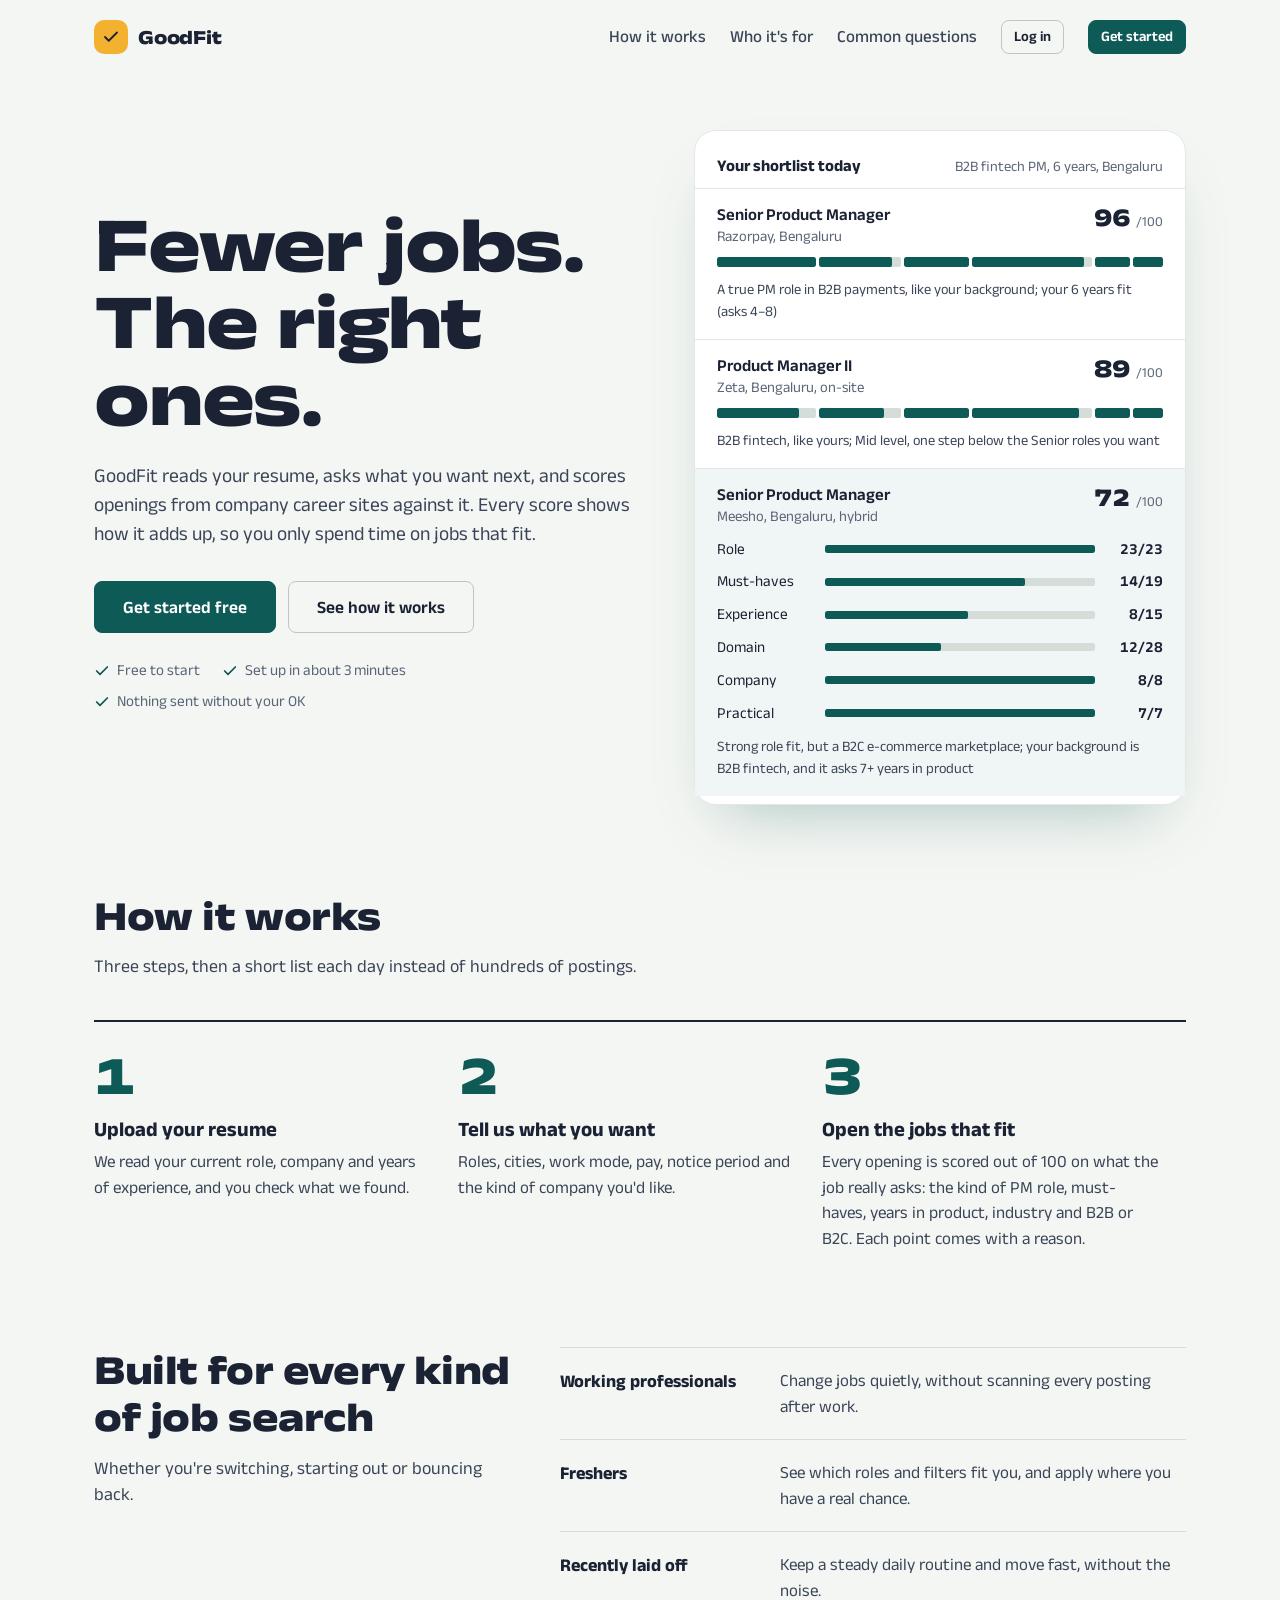
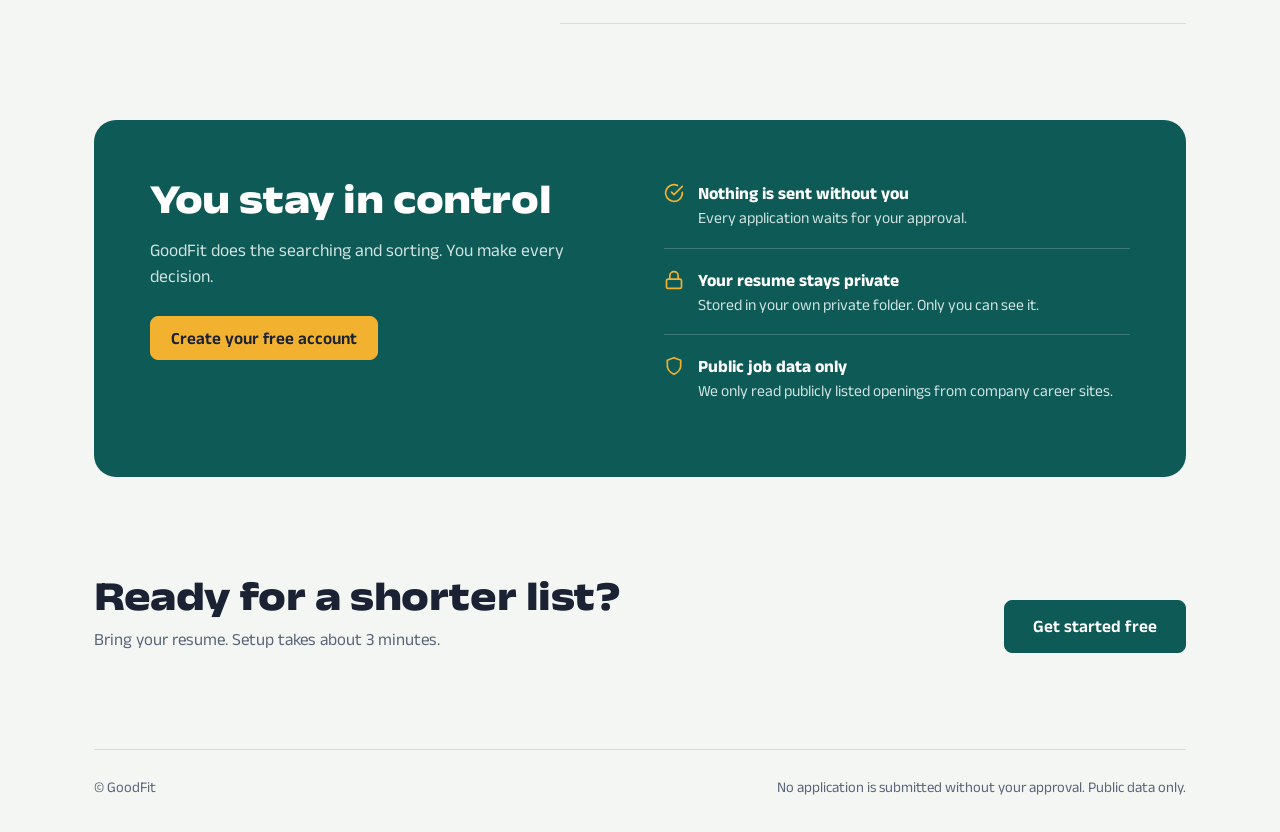
==== commit 8430d525: "Matches list tools, match highlights in job descriptions, common questions page - Matches: numbered " ====
--- a/index.html
+++ b/index.html
@@ -17,6 +17,7 @@
     <div class="nav-links">
       <a class="link" href="#how">How it works</a>
       <a class="link" href="#who">Who it's for</a>
+      <a class="link" href="questions.html">Common questions</a>
       <a class="btn ghost sm" href="auth.html">Log in</a>
       <a class="btn sm" href="auth.html?mode=signup">Get started</a>
     </div>
--- a/style.css
+++ b/style.css
@@ -362,6 +362,17 @@
 .search-box svg{position:absolute;left:12px;top:50%;transform:translateY(-50%);color:var(--faint);width:18px;height:18px}
 .search-box input{padding-left:40px}
 
+.list-bar{display:flex;justify-content:space-between;align-items:center;gap:10px 16px;flex-wrap:wrap;margin:0 0 10px}
+.list-bar .bar-right{display:flex;align-items:center;gap:8px}
+.list-bar label{margin:0;font-weight:500}
+.list-bar select{width:auto;padding:6px 32px 6px 10px;font-size:.92rem}
+.pager{display:flex;align-items:center;gap:4px;flex-wrap:wrap}
+.pg{min-width:40px;height:40px;padding:0 10px;border:1.5px solid var(--mist);background:var(--white);color:var(--ink);border-radius:var(--r-sm);font:inherit;font-weight:600;font-variant-numeric:tabular-nums;cursor:pointer;display:inline-flex;align-items:center;justify-content:center;gap:6px}
+.pg:hover:not(:disabled){border-color:var(--ink)}
+.pg.on{background:var(--ink);border-color:var(--ink);color:var(--white)}
+.pg:disabled{opacity:.4;cursor:not-allowed}
+.pager .gap{padding:0 4px;color:var(--muted)}
+#more{display:flex;flex-direction:column;align-items:flex-start;gap:16px;margin-top:20px}
 .job-list{display:grid;gap:0;border-top:1px solid var(--rule)}
 .job-card{display:grid;grid-template-columns:44px minmax(0,1fr) 170px;gap:18px;align-items:start;padding:20px 14px;background:none;border:0;border-bottom:1px solid var(--rule);cursor:pointer;text-align:left;font:inherit;color:inherit;width:100%;border-radius:0;transition:background .12s}
 .job-card:hover{background:var(--white)}
@@ -381,7 +392,7 @@
 .empty{padding:48px 24px;border-top:0}
 .empty .icon-tile{margin:0 0 16px;border-radius:50%}
 .empty h3{margin:0 0 6px;font-size:1.3rem}
-.lowfit{display:flex;justify-content:flex-start;margin-top:20px}
+.lowfit{display:flex;justify-content:flex-start}
 
 .drawer-bg{position:fixed;inset:0;background:rgba(26,34,51,.45);z-index:30;opacity:0;pointer-events:none;transition:opacity .2s}
 .drawer-bg.open{opacity:1;pointer-events:auto}
@@ -415,11 +426,71 @@
 .facts-grid span{display:block;font-size:.85rem;color:var(--muted)}
 .facts-grid b{font-size:.98rem;font-weight:600}
 .jd{max-width:42em}
+/* Highlights: matches (green-teal) and possible gaps (marigold) in the description */
+.jd mark.hl{padding:0 2px;border-radius:3px;color:inherit;box-decoration-break:clone;-webkit-box-decoration-break:clone}
+.jd mark.hl.hit{background:#CDE7E2;box-shadow:inset 0 -2px 0 var(--peacock)}
+.jd mark.hl.gap{background:var(--marigold-soft);box-shadow:inset 0 -2px 0 var(--marigold)}
+.jd.plain mark.hl{background:none;box-shadow:none;padding:0}
+.jd .req{position:relative}
+.jd li.req,.jd p.req{padding-left:10px;margin-left:-10px;border-left:3px solid var(--mist)}
+.jd li.req{list-style:none}
+.jd .req.met{border-left-color:var(--peacock)}
+.jd .req.miss{border-left-color:var(--marigold)}
+.jd.plain .req{border-left-color:transparent}
+.jd.plain .req-tag{display:none}
+.req-tag{display:flex;align-items:center;gap:5px;font-size:.8rem;font-weight:600;margin:0 0 2px;color:var(--peacock-d)}
+.req-tag.miss{color:var(--warn)}
+.req-tag svg{width:13px;height:13px;stroke-width:2.6}
+.hl-bar{display:flex;justify-content:space-between;align-items:center;gap:8px 16px;flex-wrap:wrap;padding:12px 0 14px;margin:0 0 6px;border-bottom:1px solid var(--rule);position:sticky;top:-24px;background:var(--white);z-index:1}
+.hl-bar p{display:flex;gap:8px 16px;flex-wrap:wrap;margin:0;font-size:.92rem}
+.hl-key{display:inline-flex;align-items:center;gap:7px}
+.hl-key::before{content:"";width:14px;height:10px;border-radius:2px}
+.hl-key.hit::before{background:#CDE7E2;box-shadow:inset 0 -2px 0 var(--peacock)}
+.hl-key.gap::before{background:var(--marigold-soft);box-shadow:inset 0 -2px 0 var(--marigold)}
+.hl-bar .switch{font-size:.92rem;margin:0}
+.show-ev{border:0;background:none;color:var(--peacock);font:inherit;font-size:.88rem;font-weight:600;text-decoration:underline;text-underline-offset:3px;cursor:pointer;padding:0 2px;margin-left:2px}
+.show-ev:hover{color:var(--peacock-d)}
+@keyframes flash{0%,100%{outline-color:transparent}20%,60%{outline-color:var(--ink)}}
+.jd .flash{outline:2px solid transparent;outline-offset:3px;animation:flash 1.6s ease 1}
 .jd h4{margin:22px 0 8px;font-size:1.1rem}
 .jd p{margin:0 0 12px;color:var(--ink-2)}
 .jd ul{margin:0 0 14px;padding-left:20px;color:var(--ink-2)}
 .jd li{margin-bottom:5px}
 .source-note{font-size:.88rem;color:var(--muted);margin-top:28px;border-top:1px solid var(--rule);padding-top:16px}
+
+/* ---------- Common questions ---------- */
+.qbank{max-width:860px;margin:0 auto 72px}
+.q-head{margin:16px 0 24px;padding-bottom:20px;border-bottom:2px solid var(--ink)}
+.q-head h1{font-size:clamp(1.9rem,4.4vw,2.8rem);font-weight:800;margin:0 0 10px}
+.q-head p{color:var(--ink-2);font-size:1.08rem;max-width:40em}
+.q-tools{display:grid;gap:14px;margin-bottom:28px}
+.q-tools .opt span{padding:6px 12px;font-size:.9rem}
+.q-progress{display:flex;justify-content:space-between;align-items:center;gap:8px 16px;flex-wrap:wrap;color:var(--muted);font-size:.95rem}
+.q-progress .switch{font-size:.95rem;margin:0;color:var(--ink)}
+.q-sec{margin:0 0 36px}
+.q-sec h2{font-size:1.5rem;font-weight:800;margin:0 0 4px}
+.q-blurb{color:var(--muted);margin:0 0 12px}
+.q-item{border-top:1px solid var(--rule)}
+.q-item:last-child{border-bottom:1px solid var(--rule)}
+.q-item summary{display:flex;justify-content:space-between;align-items:flex-start;gap:12px;padding:16px 4px 16px 0;cursor:pointer;list-style:none;font-weight:600;font-size:1.06rem}
+.q-item summary::-webkit-details-marker{display:none}
+.q-item summary::after{content:"+";flex:none;width:26px;height:26px;border-radius:50%;border:1.5px solid var(--mist-2);display:grid;place-items:center;font-size:1.1rem;font-weight:600;line-height:1;color:var(--ink)}
+.q-item[open] summary::after{content:"−";background:var(--ink);border-color:var(--ink);color:var(--white)}
+.q-item summary:hover .q-text{color:var(--peacock);text-decoration:underline;text-underline-offset:3px}
+.q-item summary:focus-visible{border-radius:var(--r-sm)}
+.q-text{flex:1;min-width:0}
+.q-done{display:inline-flex;align-items:center;gap:4px;font-size:.82rem;font-weight:600;color:var(--peacock-d);background:var(--peacock-soft);border-radius:999px;padding:2px 9px;white-space:nowrap;margin-top:2px}
+.q-done svg{width:13px;height:13px;stroke-width:2.6}
+.q-item.done .q-text{color:var(--ink-2)}
+.q-body{padding:0 0 20px;max-width:42em}
+.q-body h3{font-size:.95rem;font-weight:700;margin:12px 0 4px;color:var(--peacock-d)}
+.q-body p{color:var(--ink-2);margin:0}
+.q-body ol{margin:0;padding-left:22px;color:var(--ink-2)}
+.q-body li{margin:0 0 5px}
+.q-tip{display:flex;gap:10px;align-items:flex-start;background:var(--marigold-soft);border-radius:var(--r-sm);padding:10px 12px;margin-top:14px!important;color:var(--ink)!important}
+.q-tip svg{width:17px;height:17px;margin-top:3px;color:var(--warn)}
+.q-mark{margin-top:16px;font-size:.95rem}
+.qbank mark{background:var(--marigold-soft);color:inherit;border-radius:2px;padding:0 1px}
 
 /* ---------- Responsive ---------- */
 @media (max-width:960px){
@@ -468,9 +539,15 @@
   .co{width:38px;height:38px;font-size:1rem}
   .drawer header,.drawer .scroll{padding-left:18px;padding-right:18px}
   .drawer h2{font-size:1.25rem;font-stretch:105%}
+  .hl-bar{top:-24px}
   .fit-list li{grid-template-columns:84px minmax(0,1fr) 48px;gap:10px;font-size:.9rem}
   .control{padding:30px 20px}
   .final-cta{align-items:flex-start}
   .jobs-head .right{width:100%}
   .jobs-head .right select{flex:1}
+  .pg.nav span{display:none}
+  #q-cats{flex-wrap:nowrap;overflow-x:auto;margin:0 -16px;padding:2px 16px 6px;scrollbar-width:none}
+  #q-cats::-webkit-scrollbar{display:none}
+  #q-cats .opt{flex:none}
+  .pg{min-width:36px;height:36px}
 }
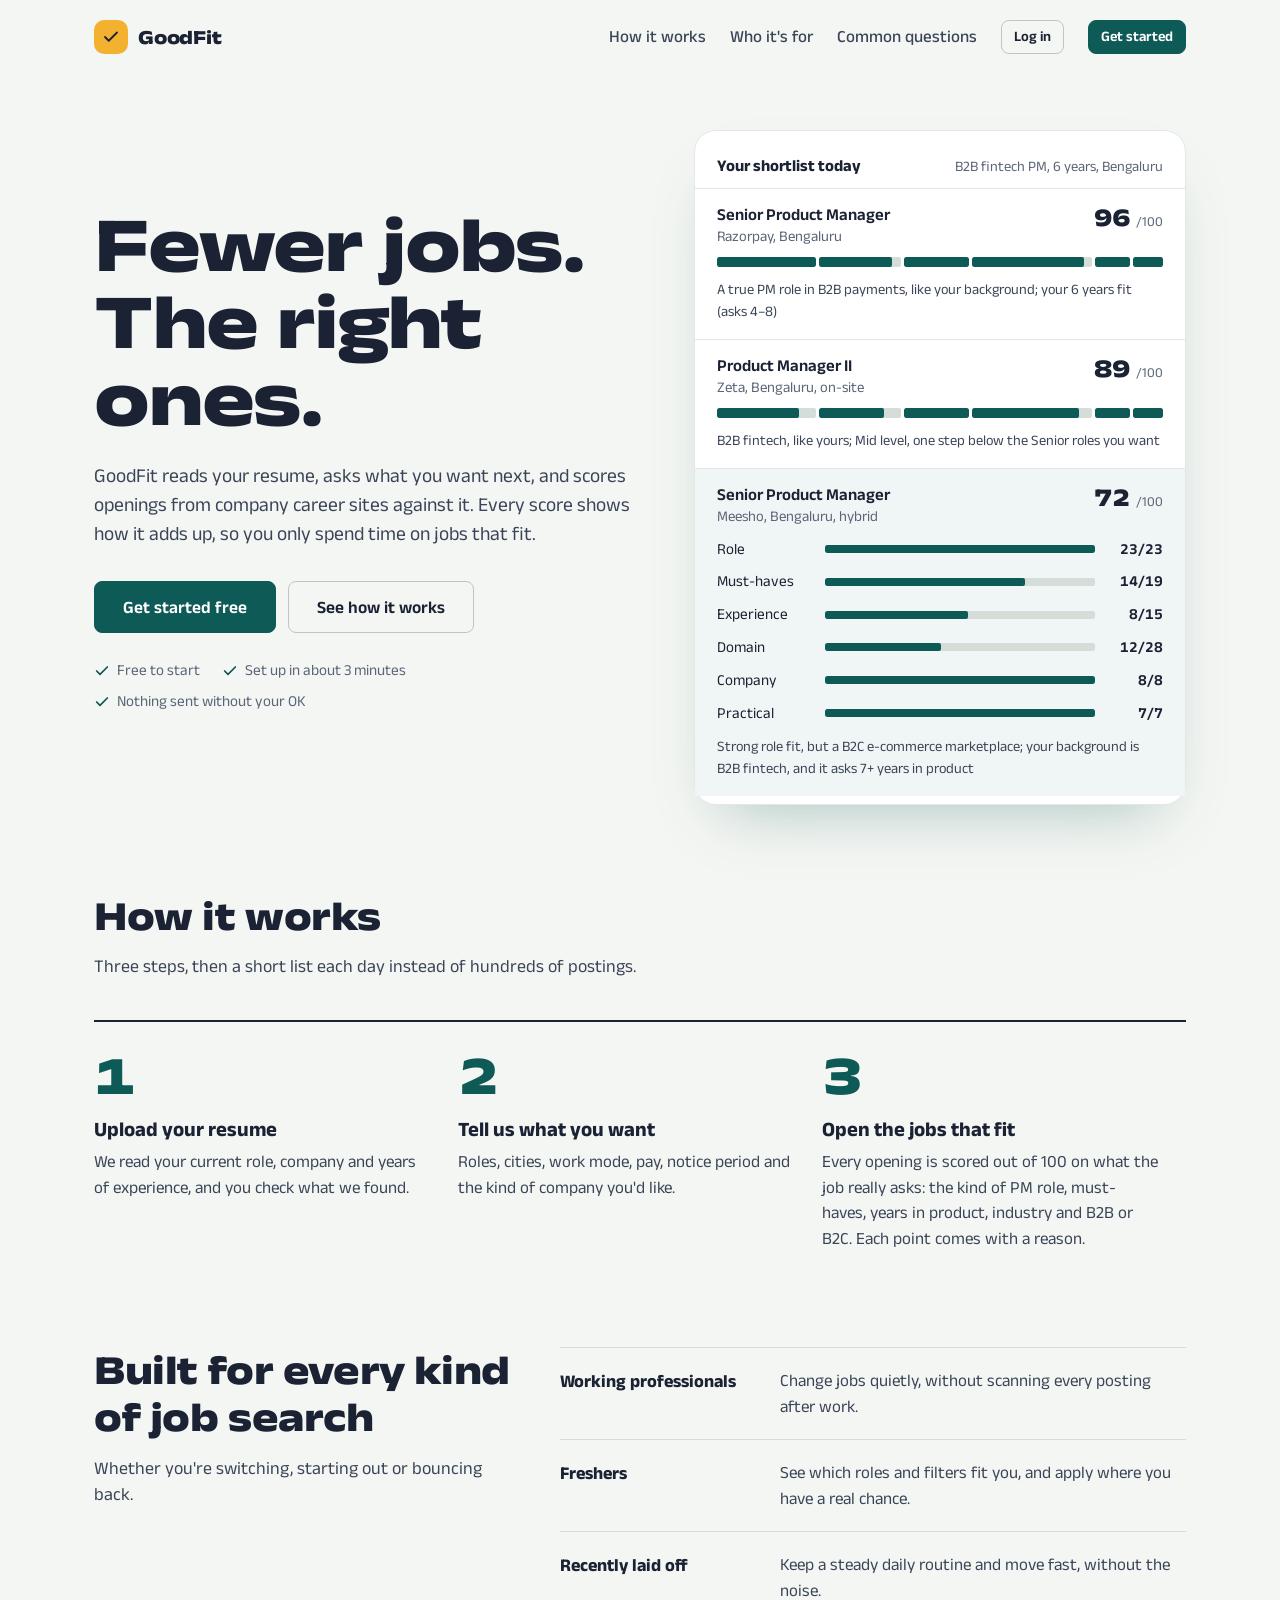
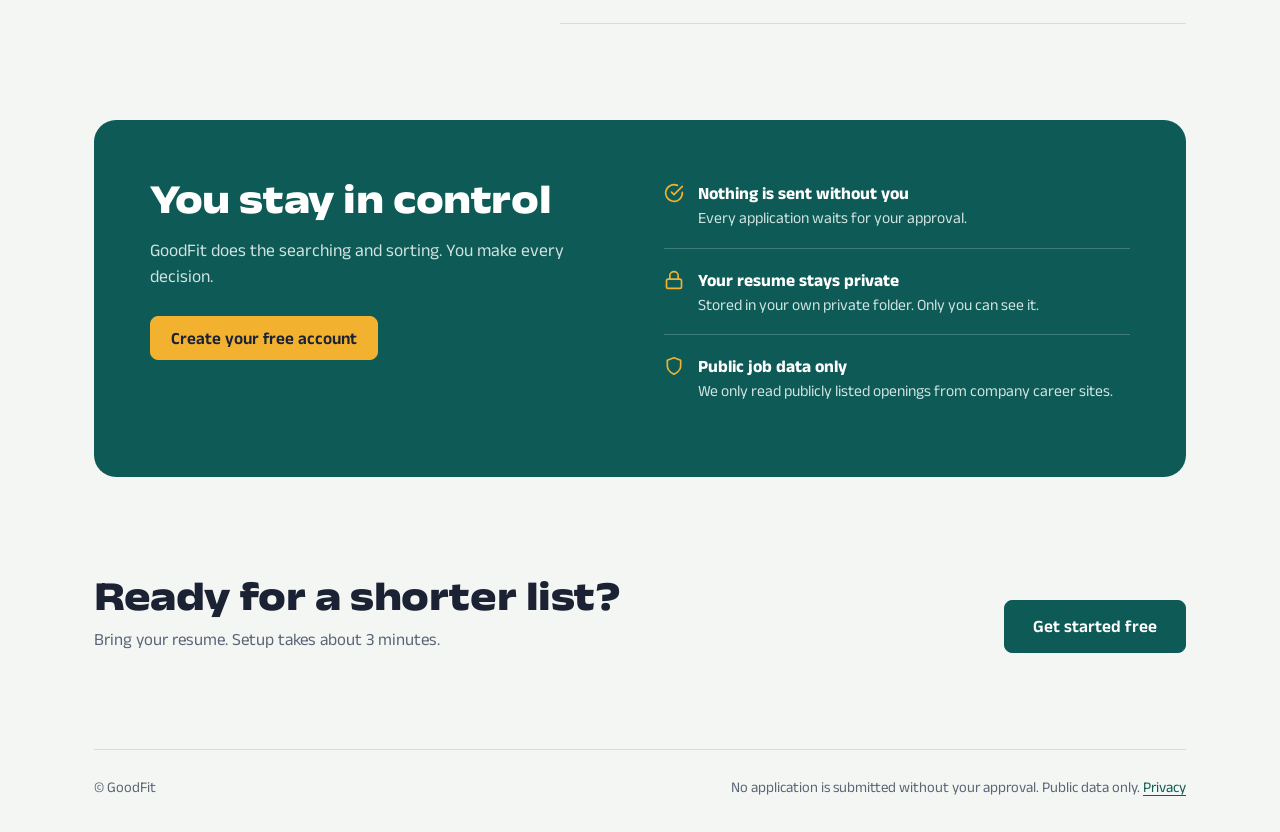
==== commit ee8f5dc0: "Add privacy page and link it from home and login Co-Authored-By: Claude Opus 5.5 <noreply@anthropic." ====
--- a/index.html
+++ b/index.html
@@ -105,7 +105,7 @@
 
   <footer class="site">
     <span>© GoodFit</span>
-    <span>No application is submitted without your approval. Public data only.</span>
+    <span>No application is submitted without your approval. Public data only. <a href="privacy.html">Privacy</a></span>
   </footer>
 </div>
 </body>
--- a/style.css
+++ b/style.css
@@ -213,6 +213,12 @@
 .tab{text-align:center;padding:9px;border-radius:5px;cursor:pointer;color:var(--ink);border:0;background:none;font:inherit;font-weight:600}
 .tab:hover{background:var(--peacock-tint)}
 .tab.on{background:var(--ink);color:var(--white)}
+.reset-page{min-height:100vh}
+.reset-logo{margin-bottom:32px}
+.link-btn{background:none;border:0;padding:4px 2px;margin-top:8px;font:inherit;font-size:.94rem;font-weight:600;color:var(--peacock);cursor:pointer;text-decoration:underline;text-underline-offset:3px}
+.link-btn:hover{color:var(--peacock-d)}
+.back-link{display:block;margin:14px auto 0}
+.back-link.hide{display:none}
 .auth-mobile-logo{display:none;margin-bottom:32px}
 .auth-fine{text-align:left;margin-top:22px}
 
@@ -492,6 +498,61 @@
 .q-mark{margin-top:16px;font-size:.95rem}
 .qbank mark{background:var(--marigold-soft);color:inherit;border-radius:2px;padding:0 1px}
 
+/* ---------- Email preview ---------- */
+.preview{max-width:760px;margin:0 auto 72px}
+.preview-bar{display:flex;justify-content:space-between;align-items:center;gap:10px 16px;flex-wrap:wrap;margin:0 0 16px}
+.preview-bar .opt span{padding:6px 14px;font-size:.92rem}
+.preview-mail{border:1px solid var(--rule);border-radius:var(--r-md);background:var(--white);overflow:hidden}
+.preview-subject{display:flex;gap:12px;align-items:baseline;flex-wrap:wrap;padding:14px 18px;margin:0;border-bottom:1px solid var(--rule)}
+.preview-mail iframe{display:block;width:100%;height:900px;border:0;background:var(--paper)}
+
+/* ---------- Assistant panel ---------- */
+.agent-open svg{color:var(--ink)}
+.agent{position:fixed;top:0;right:0;bottom:0;width:min(440px,100%);background:var(--white);border-left:1px solid var(--rule);z-index:29;display:flex;flex-direction:column;transform:translateX(100%);visibility:hidden;transition:transform .25s cubic-bezier(.2,.7,.2,1),visibility 0s .25s;box-shadow:-12px 0 32px -20px rgba(26,34,51,.35)}
+.agent.open{transform:none;visibility:visible;transition:transform .25s cubic-bezier(.2,.7,.2,1),visibility 0s}
+@media (min-width:1400px){body.agent-on .wrap{margin-right:440px}}
+.agent-head{display:flex;align-items:center;gap:8px;padding:16px 16px 14px 20px;border-bottom:1px solid var(--rule)}
+.agent-head div{flex:1;min-width:0}
+.agent-head b{display:block;font-size:1.15rem;font-stretch:var(--wide);font-weight:800}
+.agent-head .close{background:none;border:0;cursor:pointer;color:var(--ink);padding:8px;border-radius:var(--r-sm)}
+.agent-head .close:hover{background:var(--paper)}
+.agent-log{flex:1;overflow:auto;padding:18px 20px;display:flex;flex-direction:column;gap:12px}
+.agent-empty{margin:auto 0;color:var(--ink-2)}
+.agent-empty p{margin:0 0 10px}
+.agent-starters{display:flex;flex-wrap:wrap;gap:8px;margin-top:6px}
+.agent-msg{max-width:92%;font-size:.98rem;line-height:1.5}
+.agent-msg p{margin:0 0 8px}
+.agent-msg p:last-child{margin-bottom:0}
+.agent-msg ul,.agent-msg ol{margin:0 0 8px;padding-left:20px}
+.agent-msg li{margin:0 0 4px}
+.agent-msg.me{align-self:flex-end;background:var(--ink);color:var(--white);padding:10px 14px;border-radius:14px 14px 4px 14px}
+.agent-msg.bot{align-self:flex-start;color:var(--ink)}
+.agent-msg.note{color:var(--muted);font-size:.92rem}
+.agent-msg.err{color:var(--brick)}
+.agent-msg.action p{display:flex;align-items:center;gap:6px;flex-wrap:wrap;font-size:.92rem;color:var(--ink-2);background:var(--peacock-tint);border-radius:var(--r-sm);padding:6px 10px}
+.agent-msg.action svg{color:var(--peacock)}
+.agent-msg.confirm{border:1.5px solid var(--marigold);background:var(--marigold-soft);border-radius:var(--r-md);padding:12px 14px;width:100%;max-width:100%}
+.agent-msg.confirm table{width:100%;border-collapse:collapse;font-size:.9rem;margin:6px 0 10px}
+.agent-msg.confirm th,.agent-msg.confirm td{text-align:left;padding:4px 6px;border-bottom:1px solid rgba(26,34,51,.08);vertical-align:top}
+.agent-msg.confirm thead th{color:var(--muted);font-weight:600}
+.agent-btns{display:flex;gap:8px}
+.agent-msg.cards{display:grid;gap:6px;width:100%;max-width:100%}
+.agent-card{display:grid;grid-template-columns:32px minmax(0,1fr) auto;gap:10px;align-items:center;text-align:left;background:var(--white);border:1px solid var(--rule);border-radius:var(--r-sm);padding:8px 10px;font:inherit;color:inherit;cursor:pointer}
+.agent-card:hover{border-color:var(--ink)}
+.agent-card .co{width:32px;height:32px;font-size:.85rem;border-radius:8px}
+.agent-card-body{min-width:0}
+.agent-card-body b{display:block;font-size:.95rem;font-weight:600;overflow:hidden;text-overflow:ellipsis;white-space:nowrap}
+.agent-card-body .small{display:block;overflow:hidden;text-overflow:ellipsis;white-space:nowrap}
+.agent-score{font-weight:800;font-size:1.05rem;font-stretch:var(--wide)}
+.agent-typing{display:flex;gap:4px;padding:6px 0}
+.agent-typing span{width:6px;height:6px;border-radius:50%;background:var(--mist-2);animation:typing 1s infinite ease-in-out}
+.agent-typing span:nth-child(2){animation-delay:.15s}.agent-typing span:nth-child(3){animation-delay:.3s}
+@keyframes typing{0%,80%,100%{opacity:.3}40%{opacity:1}}
+.agent-form{display:flex;gap:8px;padding:12px 16px 6px;border-top:1px solid var(--rule)}
+.agent-form textarea{flex:1;resize:none;min-height:46px;max-height:140px}
+.agent-form .btn{align-self:flex-end;padding:11px 14px}
+.agent-note{margin:0;padding:0 16px 12px;font-size:.8rem}
+
 /* ---------- Responsive ---------- */
 @media (max-width:960px){
   .hero{grid-template-columns:1fr;gap:44px;padding-top:28px}
@@ -544,8 +605,11 @@
   .control{padding:30px 20px}
   .final-cta{align-items:flex-start}
   .jobs-head .right{width:100%}
-  .jobs-head .right select{flex:1}
+  .jobs-head .right select{flex:1;min-width:0}
+  .jobs-head .right{flex-wrap:wrap}
+  .agent-open{flex:1 1 100%}
   .pg.nav span{display:none}
+  .agent{width:100%;border-left:0}
   #q-cats{flex-wrap:nowrap;overflow-x:auto;margin:0 -16px;padding:2px 16px 6px;scrollbar-width:none}
   #q-cats::-webkit-scrollbar{display:none}
   #q-cats .opt{flex:none}
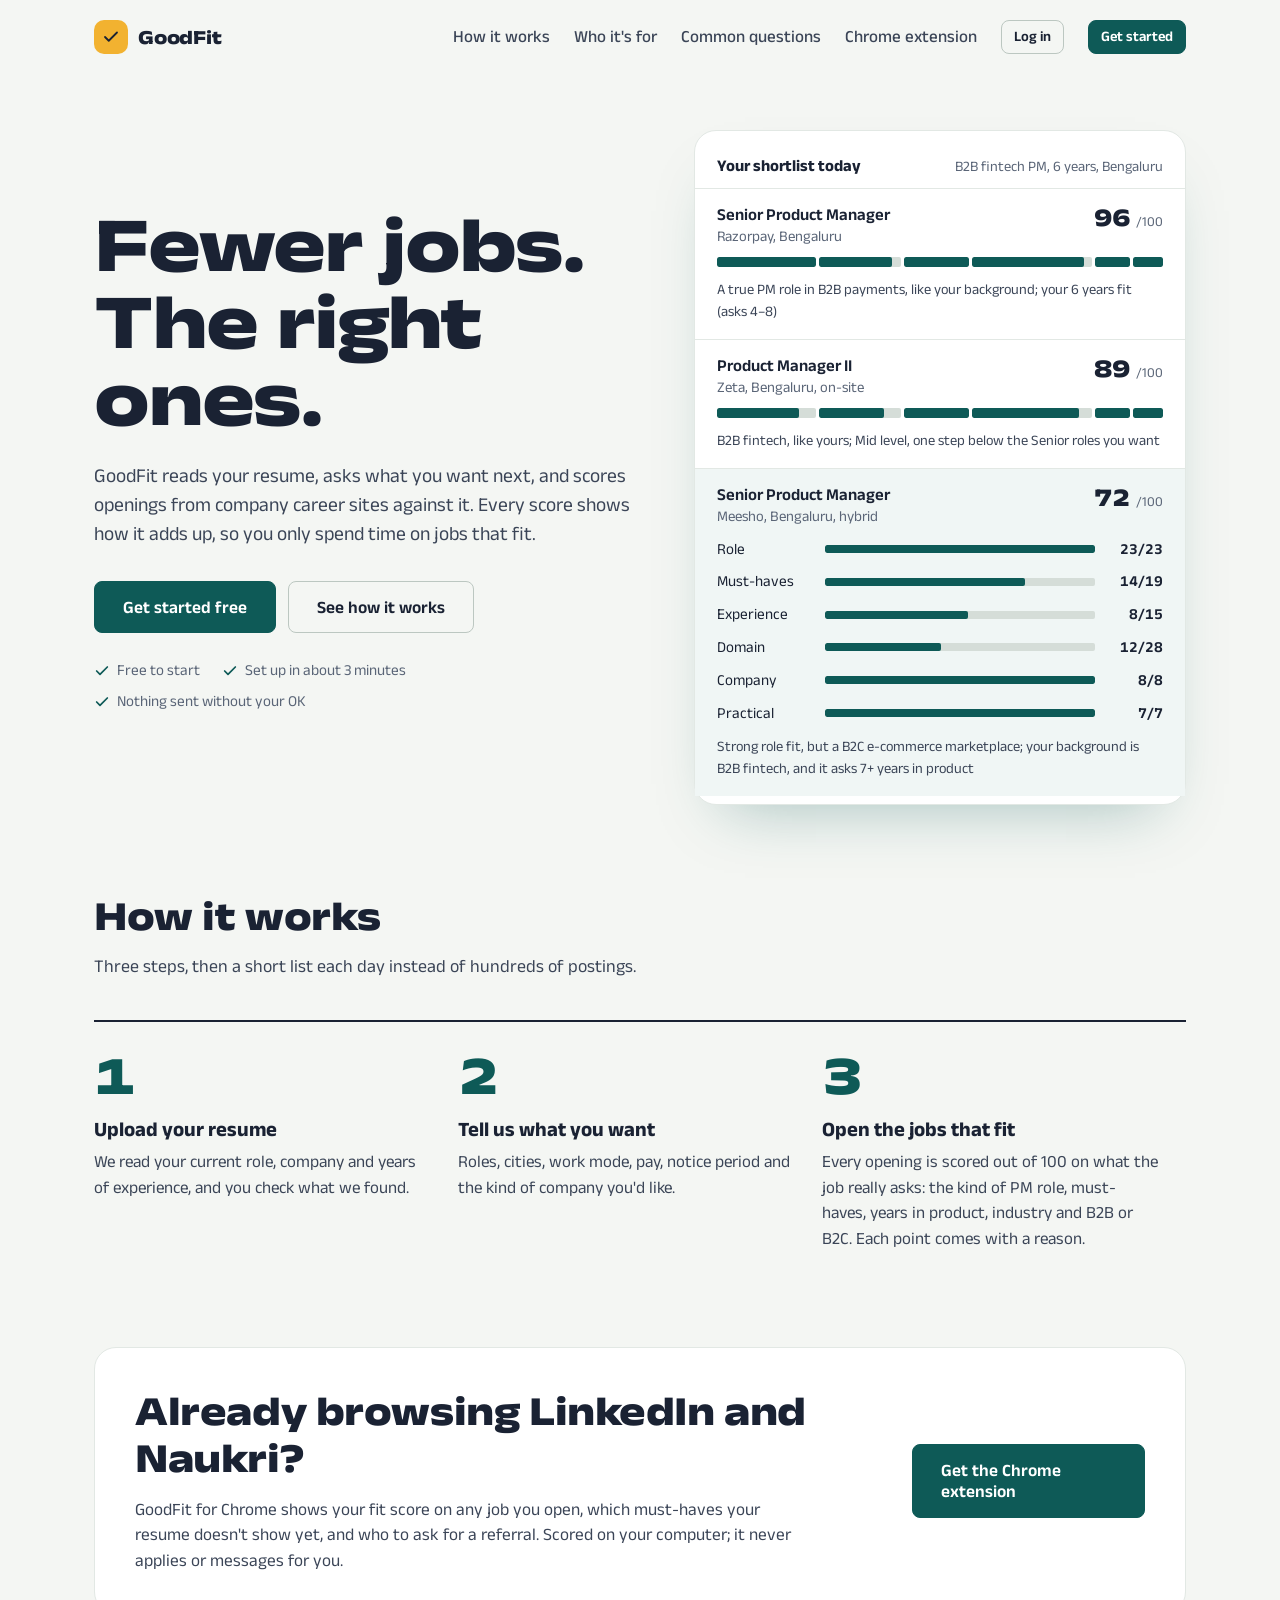
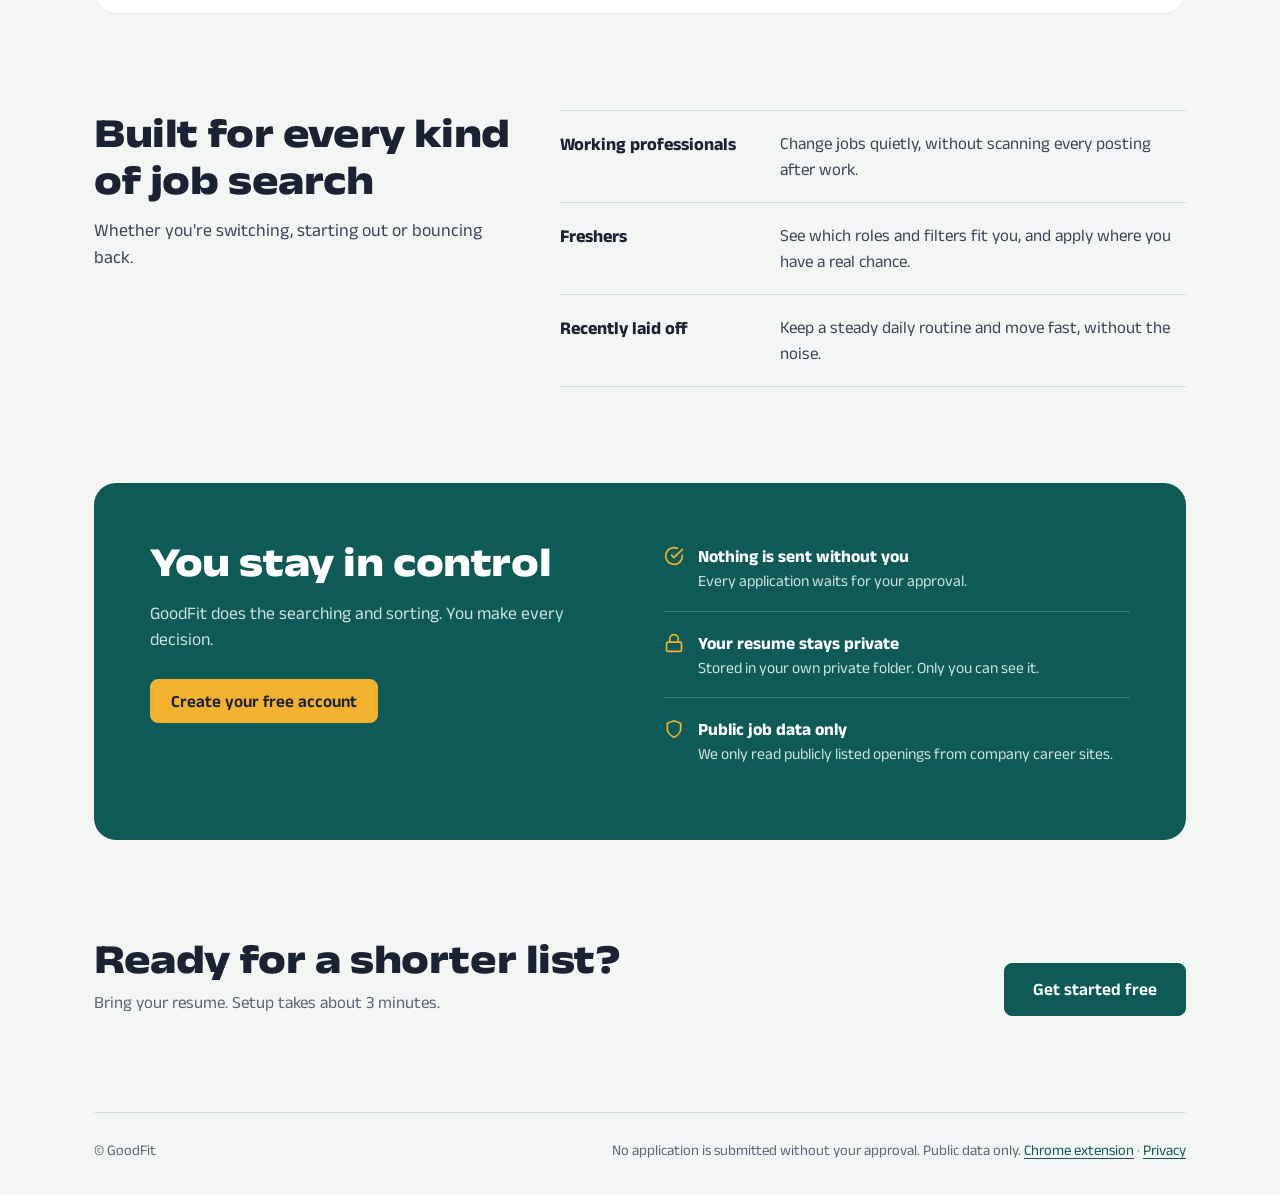
==== commit 14ed8ec1: "Explain the extension and ask for agreement before it's used - New "GoodFit for Chrome" page (extens" ====
--- a/index.html
+++ b/index.html
@@ -11,6 +11,8 @@
 <link rel="stylesheet" href="style.css">
 </head>
 <body>
+<div class="msg ok deleted-note hide" id="deleted-note" role="status">Your GoodFit account and all its data have been deleted.</div>
+<script>if (new URLSearchParams(location.search).has("deleted")) document.getElementById("deleted-note").classList.remove("hide");</script>
 <div class="wrap">
   <nav class="top">
     <a class="logo" href="index.html"><span class="logo-mark"><svg class="i" viewBox="0 0 24 24" aria-hidden="true"><path d="M20 6 9 17l-5-5"/></svg></span>GoodFit</a>
@@ -18,6 +20,7 @@
       <a class="link" href="#how">How it works</a>
       <a class="link" href="#who">Who it's for</a>
       <a class="link" href="questions.html">Common questions</a>
+      <a class="link" href="extension.html">Chrome extension</a>
       <a class="btn ghost sm" href="auth.html">Log in</a>
       <a class="btn sm" href="auth.html?mode=signup">Get started</a>
     </div>
@@ -69,6 +72,14 @@
       </ol>
     </section>
 
+    <section class="ext-band">
+      <div>
+        <h2 class="sec-title">Already browsing LinkedIn and Naukri?</h2>
+        <p>GoodFit for Chrome shows your fit score on any job you open, which must-haves your resume doesn't show yet, and who to ask for a referral. Scored on your computer; it never applies or messages for you.</p>
+      </div>
+      <a class="btn lg" href="extension.html">Get the Chrome extension</a>
+    </section>
+
     <section class="who" id="who">
       <div>
         <h2 class="sec-title">Built for every kind of job search</h2>
@@ -105,7 +116,7 @@
 
   <footer class="site">
     <span>© GoodFit</span>
-    <span>No application is submitted without your approval. Public data only. <a href="privacy.html">Privacy</a></span>
+    <span>No application is submitted without your approval. Public data only. <a href="extension.html">Chrome extension</a> · <a href="privacy.html">Privacy</a></span>
   </footer>
 </div>
 </body>
--- a/style.css
+++ b/style.css
@@ -442,10 +442,12 @@
 .jd li.req{list-style:none}
 .jd .req.met{border-left-color:var(--peacock)}
 .jd .req.miss{border-left-color:var(--marigold)}
+.jd .req.part{border-left-color:var(--marigold);border-left-style:dashed}
 .jd.plain .req{border-left-color:transparent}
 .jd.plain .req-tag{display:none}
 .req-tag{display:flex;align-items:center;gap:5px;font-size:.8rem;font-weight:600;margin:0 0 2px;color:var(--peacock-d)}
 .req-tag.miss{color:var(--warn)}
+.req-tag.part{color:var(--muted)}
 .req-tag svg{width:13px;height:13px;stroke-width:2.6}
 .hl-bar{display:flex;justify-content:space-between;align-items:center;gap:8px 16px;flex-wrap:wrap;padding:12px 0 14px;margin:0 0 6px;border-bottom:1px solid var(--rule);position:sticky;top:-24px;background:var(--white);z-index:1}
 .hl-bar p{display:flex;gap:8px 16px;flex-wrap:wrap;margin:0;font-size:.92rem}
@@ -553,6 +555,20 @@
 .agent-form .btn{align-self:flex-end;padding:11px 14px}
 .agent-note{margin:0;padding:0 16px 12px;font-size:.8rem}
 
+/* ---------- Your data ---------- */
+.data-page{max-width:760px;margin:0 auto 72px}
+.data-sec{padding:24px 0;border-bottom:1px solid var(--rule)}
+.data-sec h2{font-size:1.35rem;font-weight:800;margin:0 0 8px}
+.data-sec p{color:var(--ink-2);max-width:40em;margin:0 0 14px}
+.data-sec .kv{max-width:480px}
+.data-btns{display:flex;gap:10px;flex-wrap:wrap}
+.data-sec.danger{border-bottom:0}
+.data-sec.danger h2{color:var(--brick)}
+.data-sec.danger .field{max-width:320px}
+.danger-btn{background:var(--brick);border-color:var(--brick)}
+.danger-btn:hover{background:#8F2A17;border-color:#8F2A17}
+.deleted-note{margin:0;border-radius:0;text-align:center;border-left:0}
+
 /* ---------- Responsive ---------- */
 @media (max-width:960px){
   .hero{grid-template-columns:1fr;gap:44px;padding-top:28px}
@@ -590,6 +606,7 @@
   .stepper button{padding-right:4px}
   .panel{padding:22px 18px}
   .user-chip .email{display:none}
+  .user-chip .data-link{padding:6px 6px}
   .actions{flex-wrap:wrap}
   .actions .right{width:100%}
   .actions .right .btn{flex:1}
@@ -615,3 +632,96 @@
   #q-cats .opt{flex:none}
   .pg{min-width:36px;height:36px}
 }
+
+/* ---------- GoodFit for Chrome (extension.html) ---------- */
+.ext-welcome{display:flex;gap:12px;align-items:flex-start;margin:8px 0 0;padding:14px 18px;border-radius:var(--r-md);background:var(--peacock-soft);color:var(--peacock-d)}
+.ext-welcome svg{margin-top:2px}
+.ext-hero{display:grid;grid-template-columns:minmax(0,1fr) minmax(0,1fr);gap:56px;align-items:center;padding:48px 0 88px}
+.ext-hero .kicker{font-weight:700;color:var(--peacock);text-transform:uppercase;letter-spacing:.08em;font-size:.88rem;margin:0 0 14px}
+.ext-hero h1{font-size:clamp(2.3rem,5vw,3.9rem);font-weight:800;line-height:1;margin:0 0 22px;font-stretch:125%;letter-spacing:-.02em}
+.ext-hero p.lead{color:var(--ink-2);font-size:1.18rem;max-width:30em;margin:0 0 30px}
+.ext-demo{margin:0;position:relative;min-height:380px}
+.ext-demo-job{background:var(--white);border:1px solid var(--rule);border-radius:var(--r-lg);padding:20px 22px;width:88%;min-height:340px}
+.ext-demo-job .bar{display:flex;gap:6px;margin-bottom:22px}
+.ext-demo-job .bar i{width:10px;height:10px;border-radius:50%;background:var(--mist)}
+.ext-demo-job .jc{color:var(--muted);font-size:.9rem}
+.ext-demo-job .jt{font-weight:800;font-size:1.3rem;margin:4px 0 20px;font-stretch:110%}
+.ext-demo-job .lines i{display:block;height:9px;border-radius:5px;background:var(--rule);margin:0 0 12px;width:92%}
+.ext-demo-panel{position:absolute;right:0;bottom:0;width:min(300px,78%);background:var(--white);border:1px solid var(--mist);border-radius:var(--r-md);box-shadow:0 18px 50px rgba(26,34,51,.18);padding:0 0 12px;font-size:.86rem}
+.ext-demo-panel .hd{display:flex;align-items:center;gap:8px;font-weight:700;padding:10px 14px;background:var(--paper);border-bottom:1px solid var(--rule);border-radius:var(--r-md) var(--r-md) 0 0}
+.ext-demo-panel .m{display:grid;place-items:center;width:22px;height:22px;border-radius:6px;background:var(--peacock);color:var(--white)}
+.ext-demo-panel .m svg{width:13px;height:13px;stroke-width:3}
+.ext-demo-panel .sc{display:flex;align-items:baseline;gap:2px;padding:12px 14px 8px}
+.ext-demo-panel .sc b{font-size:2.2rem;font-weight:800;line-height:1}
+.ext-demo-panel .sc>span{color:var(--muted);font-weight:600;margin-right:10px}
+.ext-demo-panel .sc strong{display:block;font-size:1rem}
+.ext-demo-panel .sc small{color:var(--muted);font-size:.8rem}
+.ext-demo-panel .fit{margin:0 14px 10px;width:auto}
+.ext-demo-panel .rq{list-style:none;margin:0;padding:0 14px;display:grid;gap:6px}
+.ext-demo-panel .rq li{padding:6px 9px;border-radius:8px;background:var(--paper);border-left:3px solid var(--mist);line-height:1.3}
+.ext-demo-panel .rq em{display:block;font-style:normal;font-size:.68rem;font-weight:700;text-transform:uppercase;letter-spacing:.05em}
+.ext-demo-panel .rq .yes{border-left-color:var(--peacock)} .ext-demo-panel .rq .yes em{color:var(--peacock)}
+.ext-demo-panel .rq .part{border-left-color:var(--marigold)} .ext-demo-panel .rq .part em{color:var(--warn)}
+.ext-demo-panel .rq .no{border-left-color:var(--brick)} .ext-demo-panel .rq .no em{color:var(--brick)}
+.ext-demo-panel .ref{padding:10px 14px 0;color:var(--peacock);font-weight:600}
+.ext-demo-panel .ref span{display:inline-block;margin-left:8px;padding:3px 9px;border:1px solid var(--peacock);border-radius:7px}
+.ext-cols{padding:0 0 88px}
+.ext-two{display:grid;grid-template-columns:1fr 1fr;gap:20px;margin-top:28px}
+.ext-two h3{font-size:1.2rem;margin:0 0 12px}
+.ext-list{list-style:none;margin:0;padding:0;display:grid;gap:12px}
+.ext-list li{position:relative;padding-left:30px;color:var(--ink-2)}
+.ext-list li::before{content:"";position:absolute;left:0;top:3px;width:20px;height:20px;border-radius:50%;background:var(--peacock-soft) url("data:image/svg+xml,%3Csvg xmlns='http://www.w3.org/2000/svg' viewBox='0 0 24 24' fill='none' stroke='%230E5A57' stroke-width='3' stroke-linecap='round' stroke-linejoin='round'%3E%3Cpath d='M20 6 9 17l-5-5'/%3E%3C/svg%3E") center/12px no-repeat}
+.ext-list.no li::before{background:var(--brick-soft) url("data:image/svg+xml,%3Csvg xmlns='http://www.w3.org/2000/svg' viewBox='0 0 24 24' fill='none' stroke='%23B3361F' stroke-width='3' stroke-linecap='round'%3E%3Cpath d='M18 6 6 18M6 6l12 12'/%3E%3C/svg%3E") center/11px no-repeat}
+.ext-list.compact{gap:8px;margin:0 0 18px;font-size:.96rem}
+.ext-list b{color:var(--ink)}
+.ext-perms{padding:0 0 88px}
+.ext-perms .sec-lead{margin-bottom:24px}
+.ext-table{border-top:2px solid var(--ink)}
+.ext-table .row{display:grid;grid-template-columns:minmax(0,.9fr) minmax(0,1.1fr);gap:24px;padding:16px 0;border-bottom:1px solid var(--rule)}
+.ext-table .row.head{font-weight:700;color:var(--muted);font-size:.88rem;text-transform:uppercase;letter-spacing:.05em;padding:12px 0}
+.ext-table .row span{color:var(--ink-2)}
+.ext-table .row b{color:var(--ink)}
+.ext-table small{color:var(--muted);font-weight:500}
+.ext-note{margin-top:16px}
+.ext-setup{display:grid;grid-template-columns:minmax(0,.8fr) minmax(0,1.2fr);gap:40px;align-items:start;padding:40px;margin:0 0 88px;background:var(--peacock-tint);border-radius:var(--r-lg)}
+.ext-setup p{color:var(--ink-2);font-size:1.08rem}
+.ext-card h3{font-size:1.25rem;margin:0 0 8px}
+.ext-card>p{margin:0 0 16px}
+.ext-card:focus{outline:none}
+.ext-agree{display:flex;gap:12px;align-items:flex-start;margin:0 0 16px;padding:14px;border:1px solid var(--mist);border-radius:var(--r-sm);cursor:pointer;font-size:.98rem}
+.ext-agree input{width:20px;height:20px;margin:2px 0 0;accent-color:var(--peacock);flex:none}
+.ext-ok{display:flex;gap:8px;align-items:center;color:var(--peacock-d)!important;font-weight:600;margin:0 0 16px!important}
+.ext-dev{margin:0 0 6px;font-size:.95rem}
+.ext-dev summary{cursor:pointer;font-weight:600;color:var(--peacock)}
+.ext-dev ol{margin:10px 0 0;padding-left:20px;color:var(--ink-2);display:grid;gap:4px}
+.ext-withdraw{margin-top:18px!important}
+.ext-withdraw .btn.text{padding:0;vertical-align:baseline}
+.ext-faq{padding:0 0 88px;max-width:760px}
+.ext-faq details{border-top:1px solid var(--rule);padding:16px 0}
+.ext-faq details:last-child{border-bottom:1px solid var(--rule)}
+.ext-faq summary{cursor:pointer;font-weight:700;font-size:1.08rem}
+.ext-faq details p{color:var(--ink-2);margin-top:8px}
+.ext-band{display:flex;justify-content:space-between;align-items:center;gap:32px;padding:40px;margin:0 0 96px;background:var(--white);border:1px solid var(--rule);border-radius:var(--r-lg)}
+.ext-band p{color:var(--ink-2);font-size:1.08rem;max-width:38em}
+.ext-band .sec-title{max-width:none}
+.ext-promo{display:flex;align-items:center;gap:14px;padding:12px 16px;margin:0 0 18px;border:1px solid var(--rule);border-radius:var(--r-md);background:var(--white)}
+.ext-promo .m{display:grid;place-items:center;width:34px;height:34px;border-radius:9px;background:var(--peacock);color:var(--white);flex:none}
+.ext-promo .m svg{width:18px;height:18px}
+.ext-promo div{flex:1;min-width:0;font-size:.95rem;color:var(--ink-2)}
+.ext-promo b{color:var(--ink)}
+.ext-promo .x{background:none;border:0;color:var(--muted);cursor:pointer;padding:6px;border-radius:var(--r-sm)}
+@media (max-width:960px){
+  .ext-hero,.ext-setup{grid-template-columns:1fr}
+  .ext-hero{gap:36px;padding:32px 0 64px}
+  .ext-setup{padding:24px;gap:20px}
+}
+@media (max-width:700px){
+  .ext-two{grid-template-columns:1fr}
+  .ext-table .row{grid-template-columns:1fr;gap:6px}
+  .ext-table .row.head{display:none}
+  .ext-demo{min-height:420px}
+  .ext-demo-job{width:100%}
+  .ext-demo-panel{width:88%}
+  .ext-promo{flex-wrap:wrap}
+  .ext-band{flex-direction:column;align-items:flex-start;padding:24px}
+}
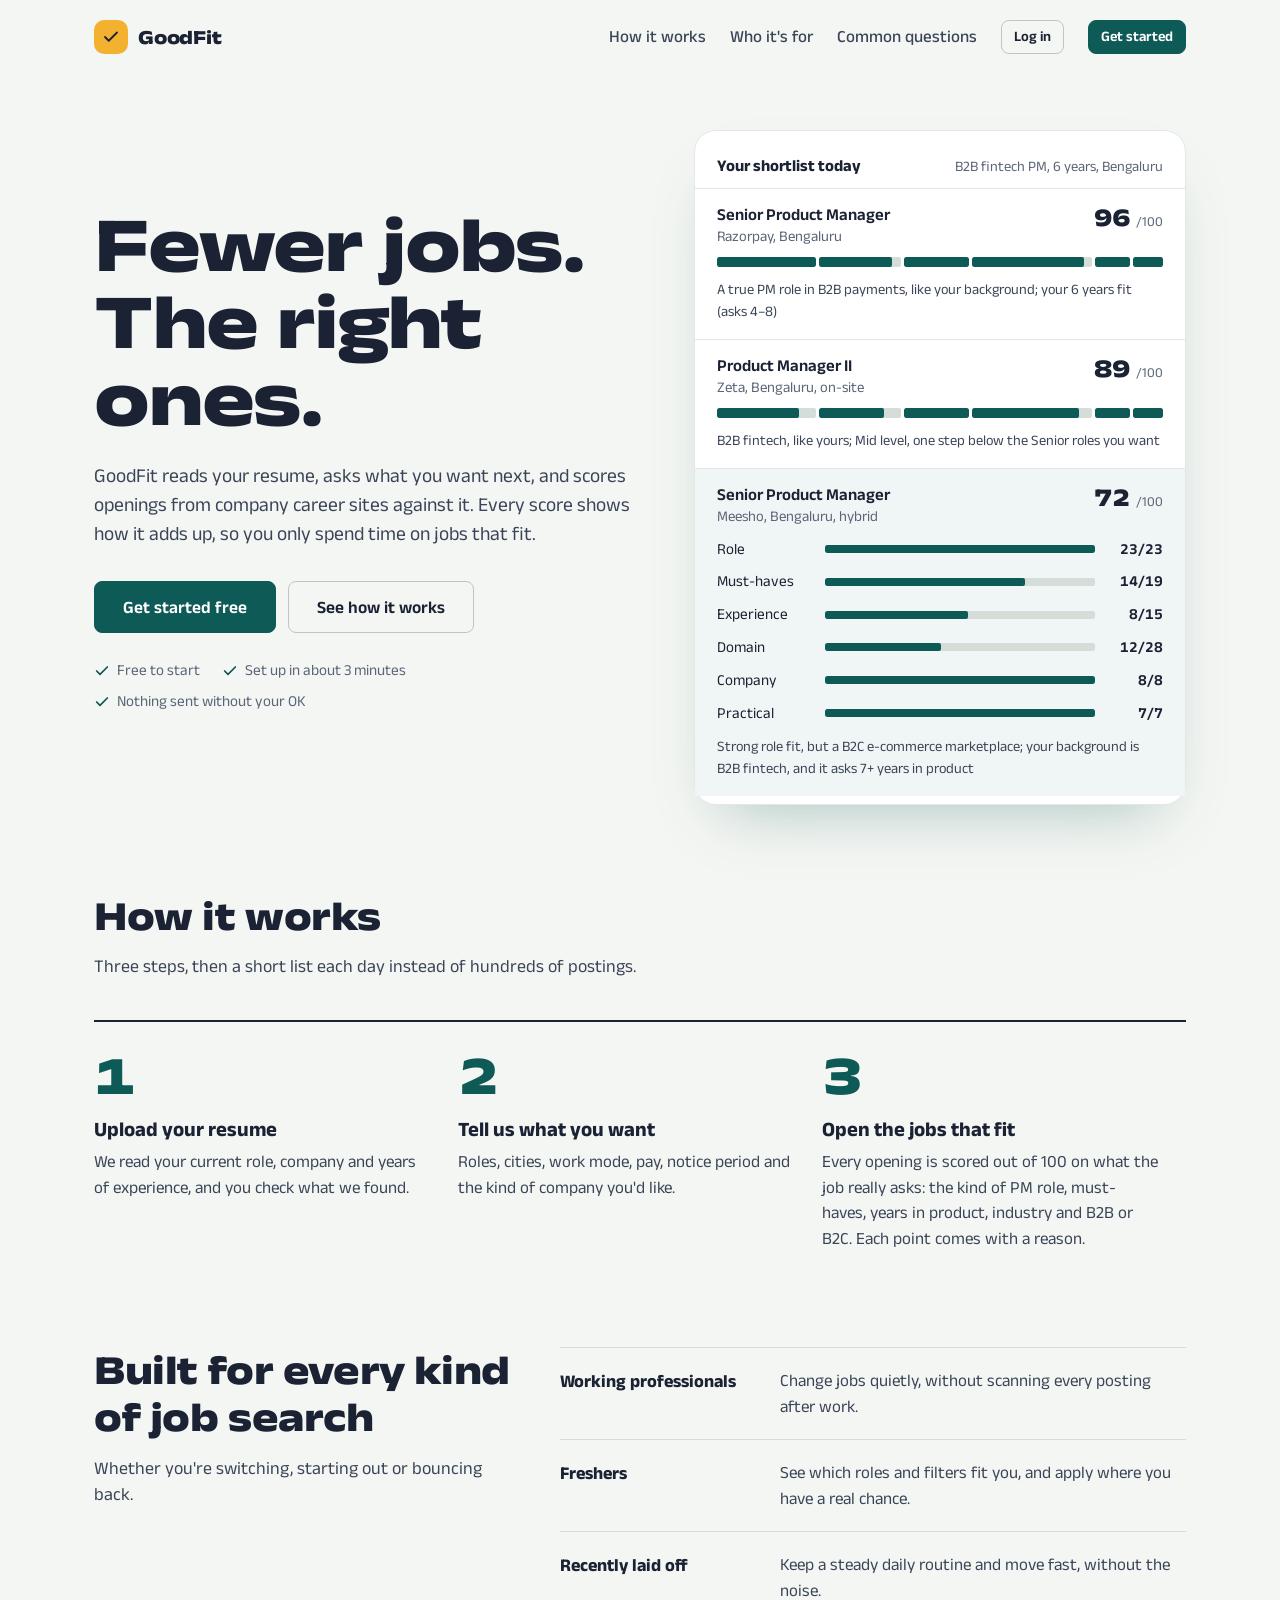
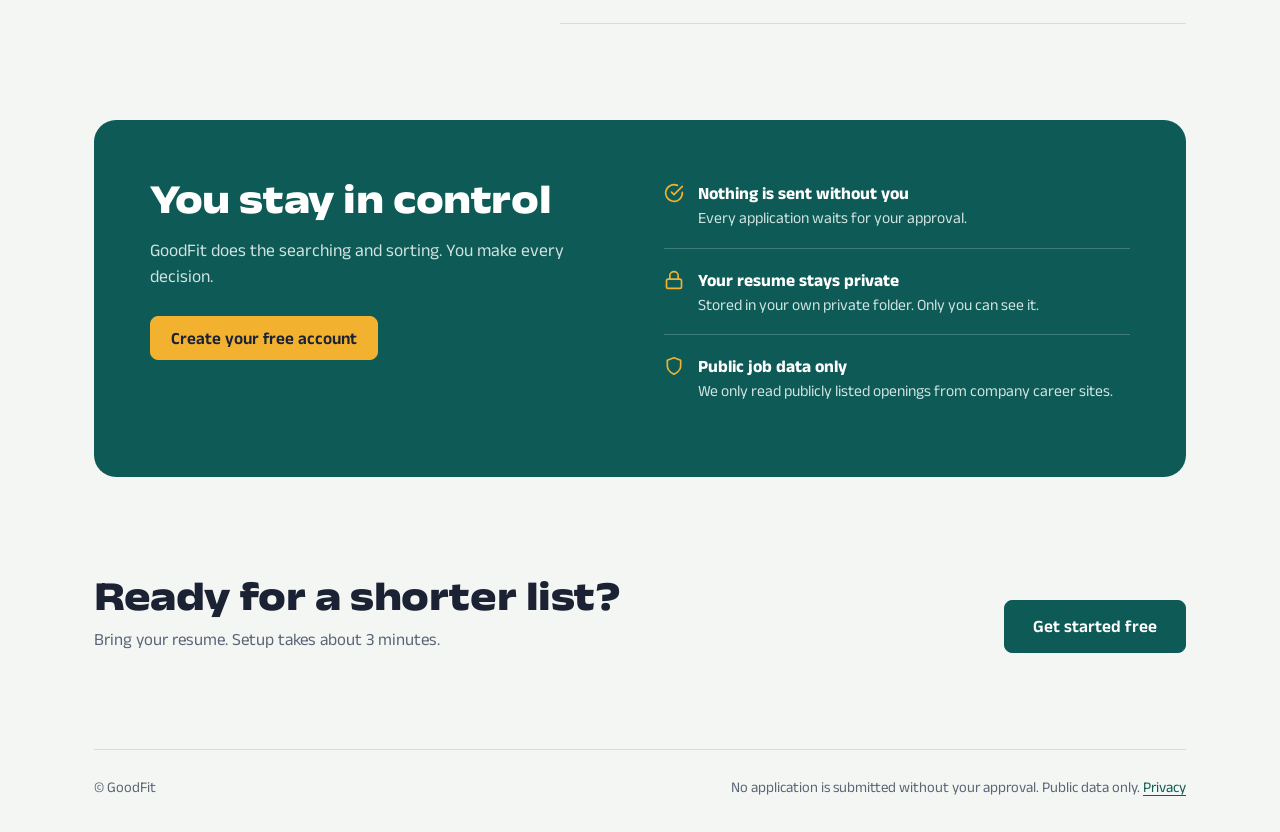
==== commit f9d7338c: "Move the extension page inside the app (Extension tab, logged-in only) - extension.html is now part " ====
--- a/index.html
+++ b/index.html
@@ -20,7 +20,6 @@
       <a class="link" href="#how">How it works</a>
       <a class="link" href="#who">Who it's for</a>
       <a class="link" href="questions.html">Common questions</a>
-      <a class="link" href="extension.html">Chrome extension</a>
       <a class="btn ghost sm" href="auth.html">Log in</a>
       <a class="btn sm" href="auth.html?mode=signup">Get started</a>
     </div>
@@ -72,14 +71,6 @@
       </ol>
     </section>
 
-    <section class="ext-band">
-      <div>
-        <h2 class="sec-title">Already browsing LinkedIn and Naukri?</h2>
-        <p>GoodFit for Chrome shows your fit score on any job you open, which must-haves your resume doesn't show yet, and who to ask for a referral. Scored on your computer; it never applies or messages for you.</p>
-      </div>
-      <a class="btn lg" href="extension.html">Get the Chrome extension</a>
-    </section>
-
     <section class="who" id="who">
       <div>
         <h2 class="sec-title">Built for every kind of job search</h2>
@@ -116,7 +107,7 @@
 
   <footer class="site">
     <span>© GoodFit</span>
-    <span>No application is submitted without your approval. Public data only. <a href="extension.html">Chrome extension</a> · <a href="privacy.html">Privacy</a></span>
+    <span>No application is submitted without your approval. Public data only. <a href="privacy.html">Privacy</a></span>
   </footer>
 </div>
 </body>
--- a/style.css
+++ b/style.css
@@ -590,7 +590,7 @@
   .wrap{padding:0 16px}
   nav.top{flex-wrap:wrap;padding:14px 0}
   nav.top .nav-tabs{order:3;width:100%;border-bottom:1px solid var(--rule)}
-  nav.top .nav-tabs a{flex:1;text-align:center;padding:8px 6px}
+  nav.top .nav-tabs a{flex:1;text-align:center;padding:8px 2px;font-size:.92rem;white-space:nowrap}
   .nav-links{gap:8px}
   .nav-links a.link{display:none}
   .steps{grid-template-columns:1fr}
@@ -701,9 +701,6 @@
 .ext-faq details:last-child{border-bottom:1px solid var(--rule)}
 .ext-faq summary{cursor:pointer;font-weight:700;font-size:1.08rem}
 .ext-faq details p{color:var(--ink-2);margin-top:8px}
-.ext-band{display:flex;justify-content:space-between;align-items:center;gap:32px;padding:40px;margin:0 0 96px;background:var(--white);border:1px solid var(--rule);border-radius:var(--r-lg)}
-.ext-band p{color:var(--ink-2);font-size:1.08rem;max-width:38em}
-.ext-band .sec-title{max-width:none}
 .ext-promo{display:flex;align-items:center;gap:14px;padding:12px 16px;margin:0 0 18px;border:1px solid var(--rule);border-radius:var(--r-md);background:var(--white)}
 .ext-promo .m{display:grid;place-items:center;width:34px;height:34px;border-radius:9px;background:var(--peacock);color:var(--white);flex:none}
 .ext-promo .m svg{width:18px;height:18px}
@@ -722,6 +719,7 @@
   .ext-demo{min-height:420px}
   .ext-demo-job{width:100%}
   .ext-demo-panel{width:88%}
-  .ext-promo{flex-wrap:wrap}
-  .ext-band{flex-direction:column;align-items:flex-start;padding:24px}
+  .ext-promo{display:grid;grid-template-columns:34px minmax(0,1fr) auto;align-items:start;gap:10px 12px}
+  .ext-promo .btn{grid-column:2;justify-self:start}
+  .ext-promo .x{grid-row:1;grid-column:3}
 }
